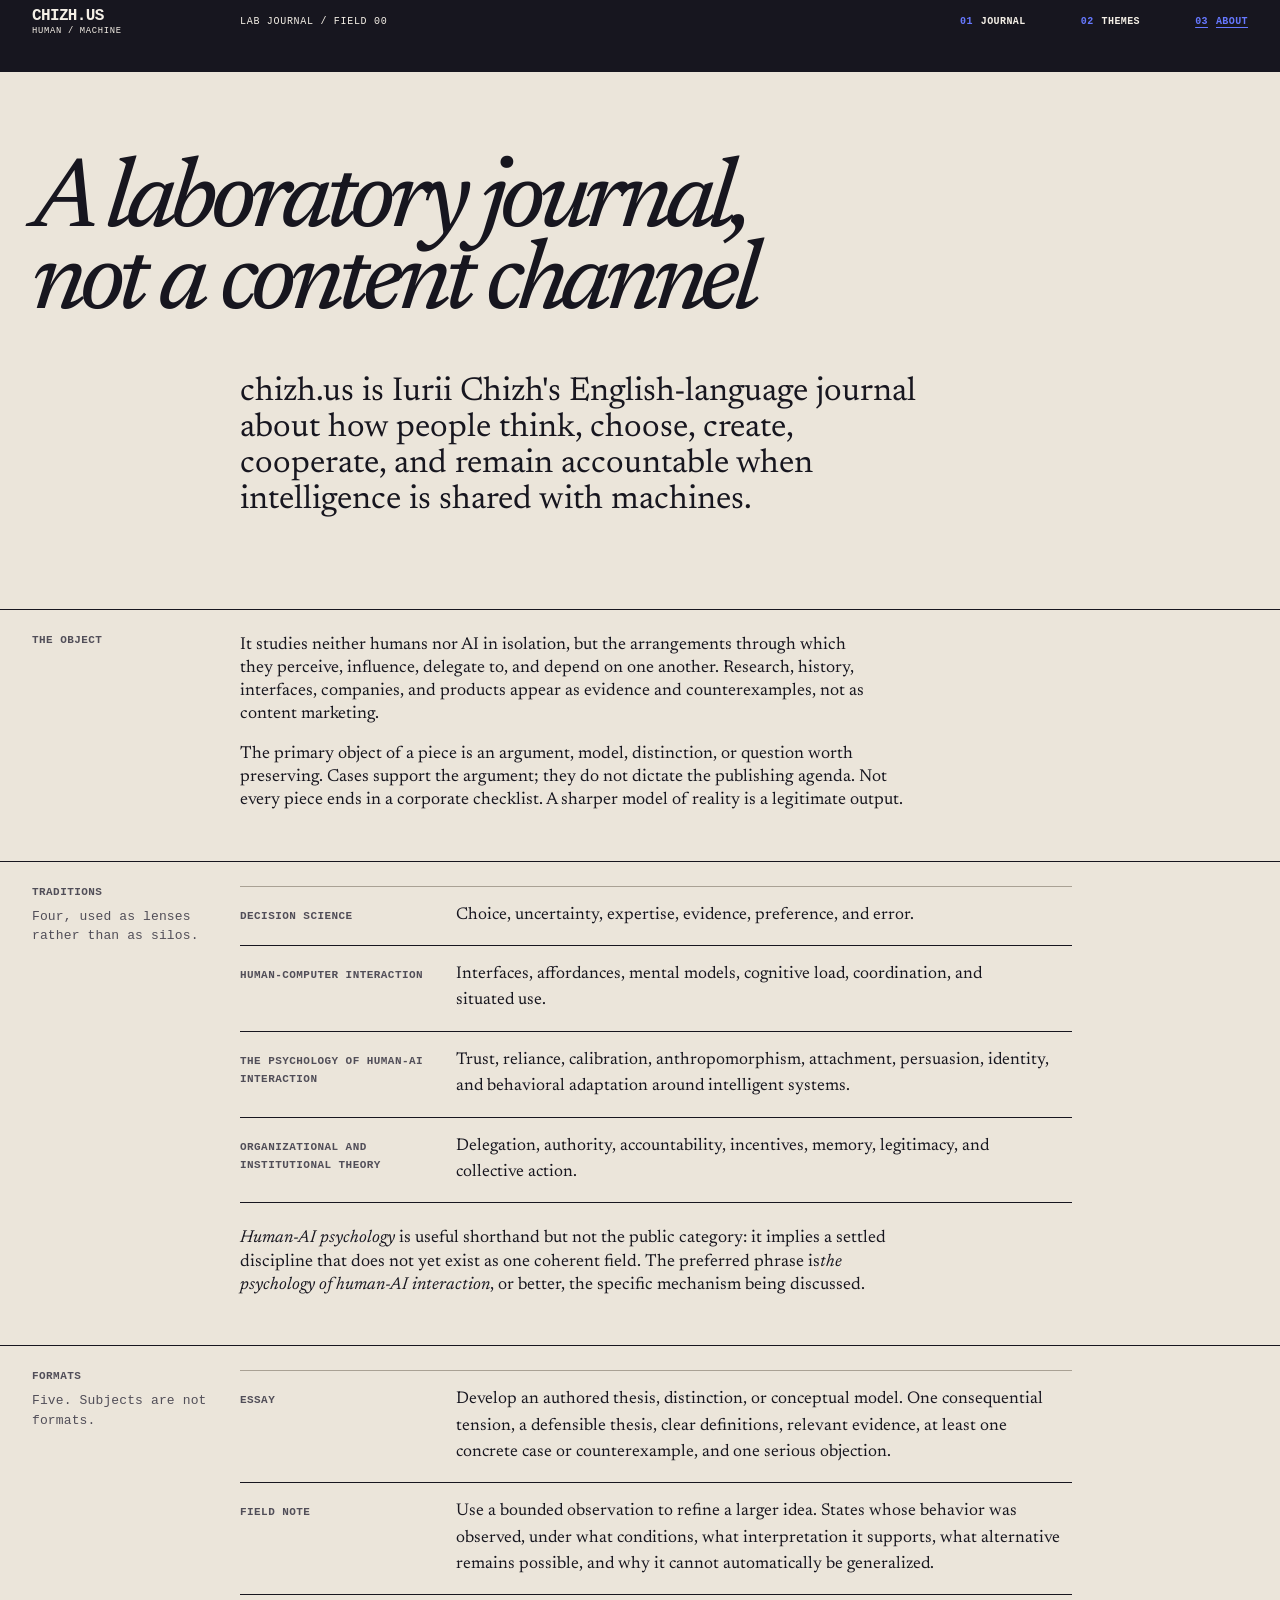
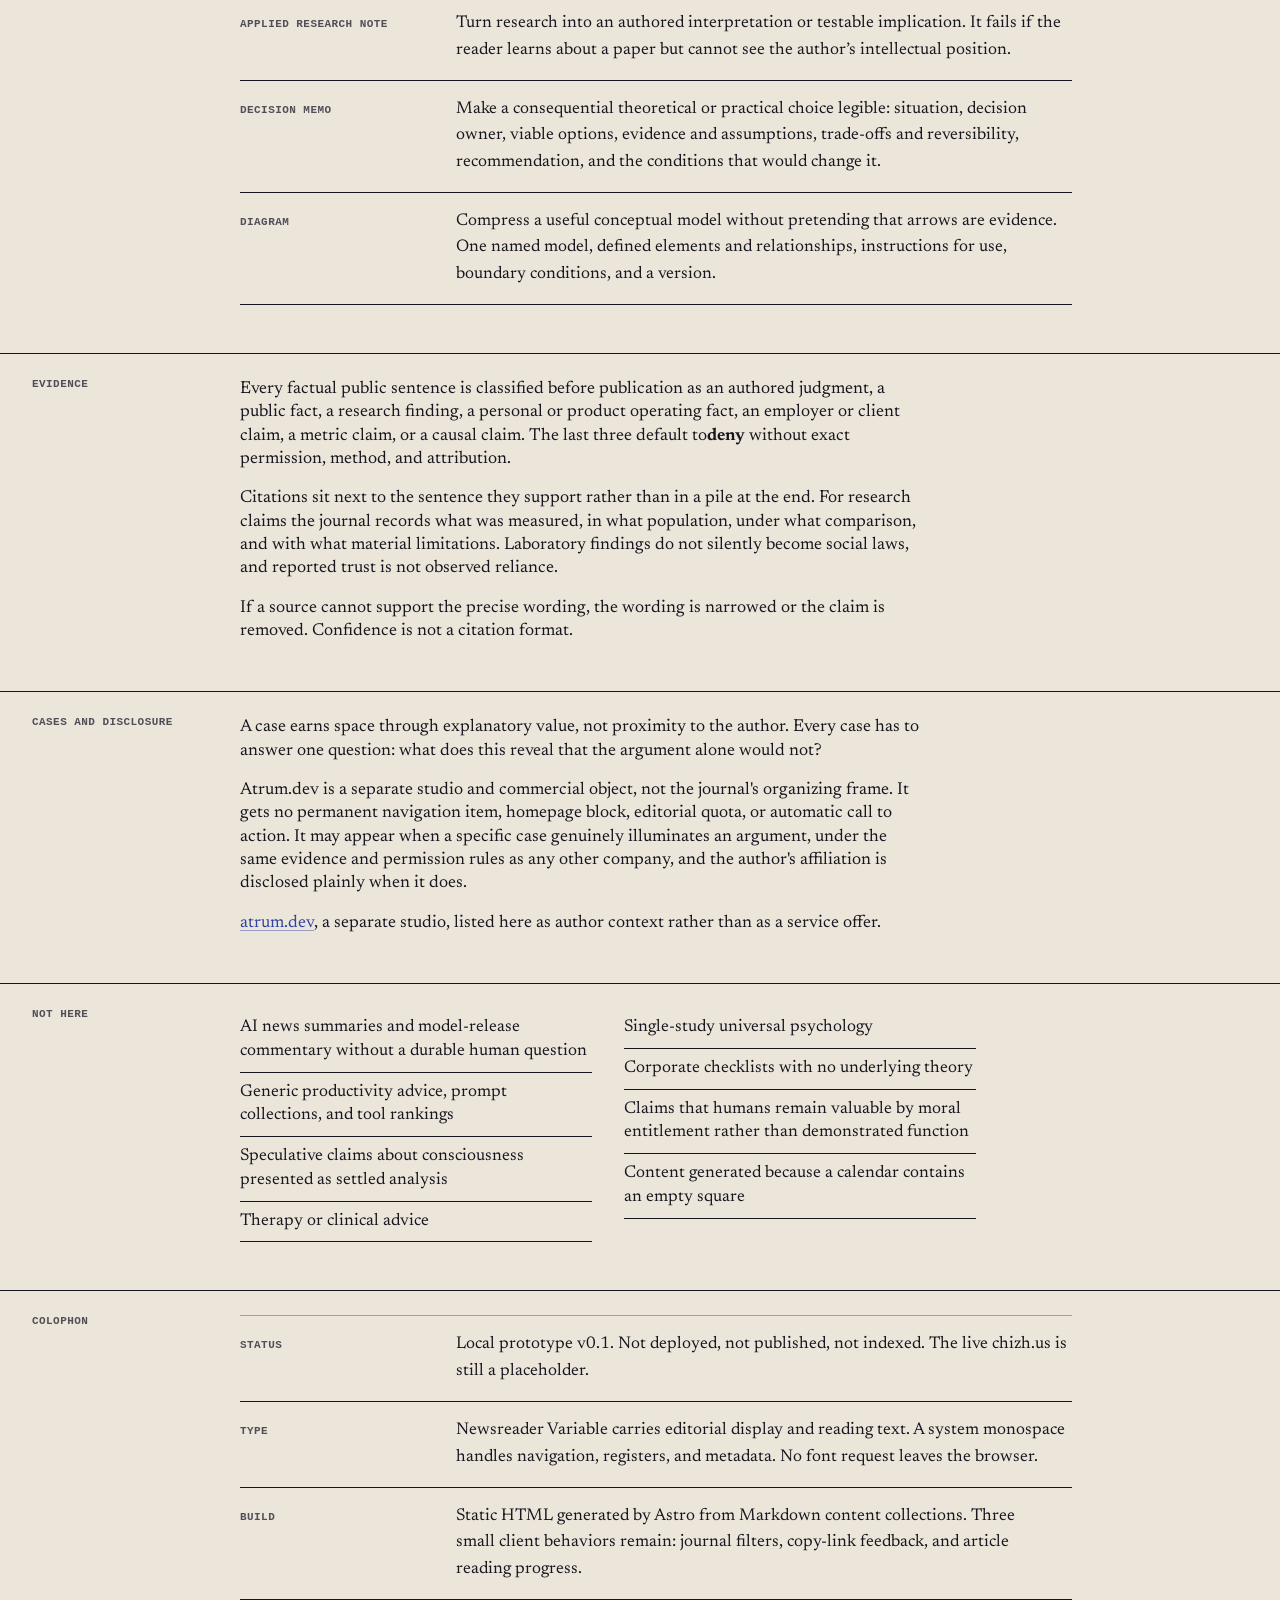
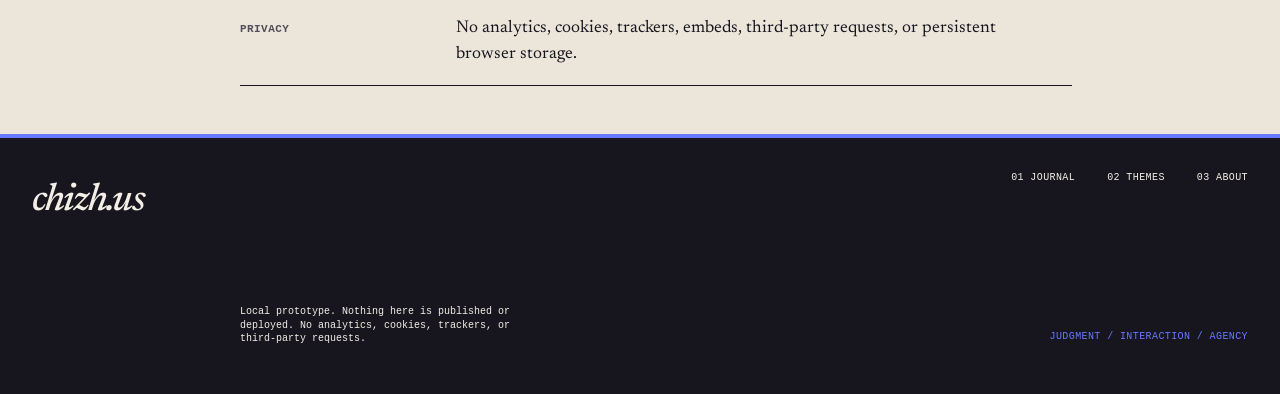
==== about/index.html @ 97733aee "Deploy temporary chizh.us preview" ====
<!DOCTYPE html><html lang="en"><head><meta charset="utf-8"><meta name="viewport" content="width=device-width, initial-scale=1"><meta name="color-scheme" content="light"><title>About · chizh.us</title><meta name="description" content="What the chizh.us journal studies, how it handles evidence, and what it refuses to publish."><meta name="author" content="Iurii Chizh"><link rel="canonical" href="https://ichizh8.github.io/about/"><meta property="og:type" content="website"><meta property="og:site_name" content="chizh.us"><meta property="og:title" content="About · chizh.us"><meta property="og:description" content="What the chizh.us journal studies, how it handles evidence, and what it refuses to publish."><meta property="og:url" content="https://ichizh8.github.io/about/"><link rel="icon" href="/favicon.svg" type="image/svg+xml"><link rel="stylesheet" href="/_astro/Base.CVY8_kZh.css"><link rel="stylesheet" href="/_astro/about._Ge1mNX3.css"></head><body><a class="skip-link" href="#main">Skip to content</a><header class="masthead"><div class="shell masthead__inner"><a class="brand" href="/" aria-label="chizh.us home"><span>chizh.us</span><small>human / machine</small></a><p class="masthead__register" aria-hidden="true">LAB JOURNAL / FIELD 00</p><nav class="nav" aria-label="Primary"><a class="nav__link" href="/journal"><span aria-hidden="true">01</span>Journal</a><a class="nav__link" href="/themes"><span aria-hidden="true">02</span>Themes</a><a class="nav__link" href="/about" aria-current="page"><span aria-hidden="true">03</span>About</a></nav></div></header><main id="main" class="shell page" tabindex="-1"><header class="about-header" data-astro-cid-ta2fbyqs><h1 class="about-header__title" data-astro-cid-ta2fbyqs>A laboratory journal, not a content channel</h1><p class="about-header__lede" data-astro-cid-ta2fbyqs>chizh.us is Iurii Chizh's English-language journal about how people think, choose, create, cooperate, and remain accountable when intelligence is shared with machines.</p></header><section class="section section--tight" data-astro-cid-ta2fbyqs><div class="section__label" data-astro-cid-ta2fbyqs><h2 class="label" data-astro-cid-ta2fbyqs>The object</h2></div><div class="section__body prose-block" data-astro-cid-ta2fbyqs><p data-astro-cid-ta2fbyqs>It studies neither humans nor AI in isolation, but the arrangements through which they perceive, influence, delegate to, and depend on one another. Research, history, interfaces, companies, and products appear as evidence and counterexamples, not as content marketing.</p><p data-astro-cid-ta2fbyqs>The primary object of a piece is an argument, model, distinction, or question worth preserving. Cases support the argument; they do not dictate the publishing agenda. Not every piece ends in a corporate checklist. A sharper model of reality is a legitimate output.</p></div></section><section class="section" data-astro-cid-ta2fbyqs><div class="section__label" data-astro-cid-ta2fbyqs><h2 class="label" data-astro-cid-ta2fbyqs>Traditions</h2><p class="meta" data-astro-cid-ta2fbyqs>Four, used as lenses rather than as silos.</p></div><div class="section__body" data-astro-cid-ta2fbyqs><dl class="deflist" data-astro-cid-ta2fbyqs><div class="deflist__row" data-astro-cid-ta2fbyqs><dt class="deflist__term" data-astro-cid-ta2fbyqs>Decision science</dt><dd class="deflist__desc" data-astro-cid-ta2fbyqs>Choice, uncertainty, expertise, evidence, preference, and error.</dd></div><div class="deflist__row" data-astro-cid-ta2fbyqs><dt class="deflist__term" data-astro-cid-ta2fbyqs>Human-computer interaction</dt><dd class="deflist__desc" data-astro-cid-ta2fbyqs>Interfaces, affordances, mental models, cognitive load, coordination, and situated use.</dd></div><div class="deflist__row" data-astro-cid-ta2fbyqs><dt class="deflist__term" data-astro-cid-ta2fbyqs>The psychology of human-AI interaction</dt><dd class="deflist__desc" data-astro-cid-ta2fbyqs>Trust, reliance, calibration, anthropomorphism, attachment, persuasion, identity, and behavioral adaptation around intelligent systems.</dd></div><div class="deflist__row" data-astro-cid-ta2fbyqs><dt class="deflist__term" data-astro-cid-ta2fbyqs>Organizational and institutional theory</dt><dd class="deflist__desc" data-astro-cid-ta2fbyqs>Delegation, authority, accountability, incentives, memory, legitimacy, and collective action.</dd></div></dl><p class="prose-block" data-astro-cid-ta2fbyqs><em data-astro-cid-ta2fbyqs>Human-AI psychology</em> is useful shorthand but not the public category: it implies a settled discipline that does not yet exist as one coherent field. The preferred phrase is<em data-astro-cid-ta2fbyqs>the psychology of human-AI interaction</em>, or better, the specific mechanism being discussed.</p></div></section><section class="section" data-astro-cid-ta2fbyqs><div class="section__label" data-astro-cid-ta2fbyqs><h2 class="label" data-astro-cid-ta2fbyqs>Formats</h2><p class="meta" data-astro-cid-ta2fbyqs>Five. Subjects are not formats.</p></div><div class="section__body" data-astro-cid-ta2fbyqs><dl class="deflist" data-astro-cid-ta2fbyqs><div class="deflist__row" data-astro-cid-ta2fbyqs><dt class="deflist__term" data-astro-cid-ta2fbyqs>Essay</dt><dd class="deflist__desc" data-astro-cid-ta2fbyqs>Develop an authored thesis, distinction, or conceptual model. One consequential tension, a defensible thesis, clear definitions, relevant evidence, at least one concrete case or counterexample, and one serious objection.</dd></div><div class="deflist__row" data-astro-cid-ta2fbyqs><dt class="deflist__term" data-astro-cid-ta2fbyqs>Field Note</dt><dd class="deflist__desc" data-astro-cid-ta2fbyqs>Use a bounded observation to refine a larger idea. States whose behavior was observed, under what conditions, what interpretation it supports, what alternative remains possible, and why it cannot automatically be generalized.</dd></div><div class="deflist__row" data-astro-cid-ta2fbyqs><dt class="deflist__term" data-astro-cid-ta2fbyqs>Applied Research Note</dt><dd class="deflist__desc" data-astro-cid-ta2fbyqs>Turn research into an authored interpretation or testable implication. It fails if the reader learns about a paper but cannot see the author’s intellectual position.</dd></div><div class="deflist__row" data-astro-cid-ta2fbyqs><dt class="deflist__term" data-astro-cid-ta2fbyqs>Decision Memo</dt><dd class="deflist__desc" data-astro-cid-ta2fbyqs>Make a consequential theoretical or practical choice legible: situation, decision owner, viable options, evidence and assumptions, trade-offs and reversibility, recommendation, and the conditions that would change it.</dd></div><div class="deflist__row" data-astro-cid-ta2fbyqs><dt class="deflist__term" data-astro-cid-ta2fbyqs>Diagram</dt><dd class="deflist__desc" data-astro-cid-ta2fbyqs>Compress a useful conceptual model without pretending that arrows are evidence. One named model, defined elements and relationships, instructions for use, boundary conditions, and a version.</dd></div></dl></div></section><section class="section" data-astro-cid-ta2fbyqs><div class="section__label" data-astro-cid-ta2fbyqs><h2 class="label" data-astro-cid-ta2fbyqs>Evidence</h2></div><div class="section__body prose-block" data-astro-cid-ta2fbyqs><p data-astro-cid-ta2fbyqs>Every factual public sentence is classified before publication as an authored judgment, a public fact, a research finding, a personal or product operating fact, an employer or client claim, a metric claim, or a causal claim. The last three default to<strong data-astro-cid-ta2fbyqs>deny</strong> without exact permission, method, and attribution.</p><p data-astro-cid-ta2fbyqs>Citations sit next to the sentence they support rather than in a pile at the end. For research claims the journal records what was measured, in what population, under what comparison, and with what material limitations. Laboratory findings do not silently become social laws, and reported trust is not observed reliance.</p><p data-astro-cid-ta2fbyqs>If a source cannot support the precise wording, the wording is narrowed or the claim is removed. Confidence is not a citation format.</p></div></section><section class="section" data-astro-cid-ta2fbyqs><div class="section__label" data-astro-cid-ta2fbyqs><h2 class="label" data-astro-cid-ta2fbyqs>Cases and disclosure</h2></div><div class="section__body prose-block" data-astro-cid-ta2fbyqs><p data-astro-cid-ta2fbyqs>A case earns space through explanatory value, not proximity to the author. Every case has to answer one question: what does this reveal that the argument alone would not?</p><p data-astro-cid-ta2fbyqs>Atrum.dev is a separate studio and commercial object, not the journal's organizing frame. It gets no permanent navigation item, homepage block, editorial quota, or automatic call to action. It may appear when a specific case genuinely illuminates an argument, under the same evidence and permission rules as any other company, and the author's affiliation is disclosed plainly when it does.</p><p data-astro-cid-ta2fbyqs><a href="https://atrum.dev" rel="noopener noreferrer" data-astro-cid-ta2fbyqs>atrum.dev</a>, a separate studio, listed here as author context rather than as a service offer.</p></div></section><section class="section" data-astro-cid-ta2fbyqs><div class="section__label" data-astro-cid-ta2fbyqs><h2 class="label" data-astro-cid-ta2fbyqs>Not here</h2></div><div class="section__body" data-astro-cid-ta2fbyqs><ul class="objects" data-astro-cid-ta2fbyqs><li data-astro-cid-ta2fbyqs>AI news summaries and model-release commentary without a durable human question</li><li data-astro-cid-ta2fbyqs>Generic productivity advice, prompt collections, and tool rankings</li><li data-astro-cid-ta2fbyqs>Speculative claims about consciousness presented as settled analysis</li><li data-astro-cid-ta2fbyqs>Therapy or clinical advice</li><li data-astro-cid-ta2fbyqs>Single-study universal psychology</li><li data-astro-cid-ta2fbyqs>Corporate checklists with no underlying theory</li><li data-astro-cid-ta2fbyqs>Claims that humans remain valuable by moral entitlement rather than demonstrated function</li><li data-astro-cid-ta2fbyqs>Content generated because a calendar contains an empty square</li></ul></div></section><section class="section" data-astro-cid-ta2fbyqs><div class="section__label" data-astro-cid-ta2fbyqs><h2 class="label" data-astro-cid-ta2fbyqs>Colophon</h2></div><div class="section__body" data-astro-cid-ta2fbyqs><dl class="deflist" data-astro-cid-ta2fbyqs><div class="deflist__row" data-astro-cid-ta2fbyqs><dt class="deflist__term" data-astro-cid-ta2fbyqs>Status</dt><dd class="deflist__desc" data-astro-cid-ta2fbyqs>Local prototype v0.1. Not deployed, not published, not indexed. The live chizh.us is still a placeholder.</dd></div><div class="deflist__row" data-astro-cid-ta2fbyqs><dt class="deflist__term" data-astro-cid-ta2fbyqs>Type</dt><dd class="deflist__desc" data-astro-cid-ta2fbyqs>Newsreader Variable carries editorial display and reading text. A system monospace handles navigation, registers, and metadata. No font request leaves the browser.</dd></div><div class="deflist__row" data-astro-cid-ta2fbyqs><dt class="deflist__term" data-astro-cid-ta2fbyqs>Build</dt><dd class="deflist__desc" data-astro-cid-ta2fbyqs>Static HTML generated by Astro from Markdown content collections. Three small client behaviors remain: journal filters, copy-link feedback, and article reading progress.</dd></div><div class="deflist__row" data-astro-cid-ta2fbyqs><dt class="deflist__term" data-astro-cid-ta2fbyqs>Privacy</dt><dd class="deflist__desc" data-astro-cid-ta2fbyqs>No analytics, cookies, trackers, embeds, third-party requests, or persistent browser storage.</dd></div></dl></div></section></main><footer class="shell footer"><a class="footer__mark" href="/">chizh.us</a><nav class="footer__nav" aria-label="Footer"><a href="/journal">01 Journal</a><a href="/themes">02 Themes</a><a href="/about">03 About</a></nav><p class="footer__note">Local prototype. Nothing here is published or deployed. No analytics, cookies, trackers, or third-party requests.</p><p class="footer__signoff" aria-hidden="true">Judgment / interaction / agency</p></footer></body></html>
---- _astro/Base.CVY8_kZh.css ----
@font-face{font-family:Newsreader Variable;font-style:normal;font-display:swap;font-weight:200 800;src:url(/_astro/newsreader-vietnamese-wght-normal.Czsa-EzN.woff2)format("woff2-variations");unicode-range:U+102-103,U+110-111,U+128-129,U+168-169,U+1A0-1A1,U+1AF-1B0,U+300-301,U+303-304,U+308-309,U+323,U+329,U+1EA0-1EF9,U+20AB}@font-face{font-family:Newsreader Variable;font-style:normal;font-display:swap;font-weight:200 800;src:url(/_astro/newsreader-latin-ext-wght-normal.C-3rgBeH.woff2)format("woff2-variations");unicode-range:U+100-2BA,U+2BD-2C5,U+2C7-2CC,U+2CE-2D7,U+2DD-2FF,U+304,U+308,U+329,U+1D00-1DBF,U+1E00-1E9F,U+1EF2-1EFF,U+2020,U+20A0-20AB,U+20AD-20C0,U+2113,U+2C60-2C7F,U+A720-A7FF}@font-face{font-family:Newsreader Variable;font-style:normal;font-display:swap;font-weight:200 800;src:url(/_astro/newsreader-latin-wght-normal.CCVVNp6i.woff2)format("woff2-variations");unicode-range:U+??,U+131,U+152-153,U+2BB-2BC,U+2C6,U+2DA,U+2DC,U+304,U+308,U+329,U+2000-206F,U+20AC,U+2122,U+2191,U+2193,U+2212,U+2215,U+FEFF,U+FFFD}@font-face{font-family:Newsreader Variable;font-style:italic;font-display:swap;font-weight:200 800;src:url(/_astro/newsreader-vietnamese-wght-italic.xAqemagA.woff2)format("woff2-variations");unicode-range:U+102-103,U+110-111,U+128-129,U+168-169,U+1A0-1A1,U+1AF-1B0,U+300-301,U+303-304,U+308-309,U+323,U+329,U+1EA0-1EF9,U+20AB}@font-face{font-family:Newsreader Variable;font-style:italic;font-display:swap;font-weight:200 800;src:url(/_astro/newsreader-latin-ext-wght-italic.DFS986qL.woff2)format("woff2-variations");unicode-range:U+100-2BA,U+2BD-2C5,U+2C7-2CC,U+2CE-2D7,U+2DD-2FF,U+304,U+308,U+329,U+1D00-1DBF,U+1E00-1E9F,U+1EF2-1EFF,U+2020,U+20A0-20AB,U+20AD-20C0,U+2113,U+2C60-2C7F,U+A720-A7FF}@font-face{font-family:Newsreader Variable;font-style:italic;font-display:swap;font-weight:200 800;src:url(/_astro/newsreader-latin-wght-italic.Bxi8ein9.woff2)format("woff2-variations");unicode-range:U+??,U+131,U+152-153,U+2BB-2BC,U+2C6,U+2DA,U+2DC,U+304,U+308,U+329,U+2000-206F,U+20AC,U+2122,U+2191,U+2193,U+2212,U+2215,U+FEFF,U+FFFD}:root{--paper:#ebe5da;--paper-inset:#d8d0c3;--ink:#17161f;--ink-2:#514e58;--rule:#a9a194;--rule-strong:#17161f;--signal:#2f43a6;--signal-loud:#6678ff;--field-dark:#17161f;--field-light:#f4efe6;--selection:#6678ff;--selection-ink:#17161f;--font-display:"Newsreader Variable", Georgia, "Times New Roman", serif;--font-text:"Newsreader Variable", Georgia, "Times New Roman", serif;--font-ui:ui-monospace, "SFMono-Regular", "Roboto Mono", Menlo, Consolas, monospace;--step-00:.6875rem;--step-0:.8125rem;--step-1:1.0625rem;--step-2:1.25rem;--step-3:clamp(1.5rem, 2.1vw, 2.2rem);--step-4:clamp(2.1rem, 3.8vw, 4rem);--step-5:clamp(3.1rem, 6vw, 6.75rem);--step-6:clamp(4rem, 9vw, 10rem);--track-label:.04em;--track-tight:-.035em;--track-tighter:-.055em;--measure:68ch;--measure-deck:44ch;--measure-display:15ch;--sp-1:.25rem;--sp-2:.5rem;--sp-3:.75rem;--sp-4:1rem;--sp-5:1.5rem;--sp-6:2rem;--sp-7:3rem;--sp-8:4.5rem;--sp-9:6.5rem;--sp-10:9rem;--gutter:clamp(1rem, 2.5vw, 2.75rem);--hair:1px;--radius:0;--dur-fast:80ms;--dur:.11s;--dur-slow:.14s;--ease:cubic-bezier(.2, 0, .1, 1);color-scheme:light}*,:before,:after{box-sizing:border-box}*{border-radius:var(--radius);margin:0;padding:0}html{-webkit-text-size-adjust:100%;scroll-behavior:smooth;scroll-padding-top:6rem}@media (prefers-reduced-motion:reduce){html{scroll-behavior:auto}}body{background:var(--paper);color:var(--ink);font-family:var(--font-text);font-size:var(--step-1);font-variant-numeric:tabular-nums;-webkit-font-smoothing:antialiased;text-rendering:optimizelegibility;flex-direction:column;min-height:100vh;line-height:1.66;display:flex}h1,h2,h3,h4{font-family:var(--font-display);letter-spacing:var(--track-tight);text-wrap:balance;font-weight:700;line-height:1.04}p,li,dd,dt,blockquote{text-wrap:pretty}a{color:var(--signal);text-underline-offset:.18em;text-decoration-line:underline;text-decoration-thickness:1px;text-decoration-color:color-mix(in srgb, var(--signal) 45%, transparent);transition:text-decoration-color var(--dur-fast) var(--ease)}a:hover{text-decoration-color:var(--signal)}:focus-visible{outline:2px solid var(--signal);outline-offset:2px}:where(button,input,select,textarea){font:inherit;color:inherit;background:0 0;border:none}button{cursor:pointer}hr{border:none;border-top:var(--hair) solid var(--rule)}[hidden]{display:none!important}ul,ol{list-style:none}.label{font-family:var(--font-display);font-size:var(--step-00);letter-spacing:var(--track-label);text-transform:uppercase;color:var(--ink-2);font-weight:600;line-height:1.2}.label--signal{color:var(--signal)}.meta{font-family:var(--font-display);font-size:var(--step-0);color:var(--ink-2);letter-spacing:.01em;font-weight:450;line-height:1.5}.display{font-family:var(--font-display);letter-spacing:var(--track-tighter);font-weight:700;line-height:.92}.deck{font-size:var(--step-2);color:var(--ink-2);max-width:var(--measure-deck);letter-spacing:-.005em;line-height:1.45}.skip-link{left:var(--gutter);z-index:100;background:var(--ink);color:var(--paper);padding:var(--sp-3) var(--sp-4);font-family:var(--font-display);font-size:var(--step-0);font-weight:600;text-decoration:none;position:absolute;top:0;transform:translateY(-120%)}.skip-link:focus-visible{outline-offset:-4px;transform:translateY(0)}.visually-hidden{clip-path:inset(50%);white-space:nowrap;border:0;width:1px;height:1px;margin:-1px;padding:0;position:absolute;overflow:hidden}@media (prefers-reduced-motion:reduce){*,:before,:after{transition-duration:.001ms!important;animation-duration:.001ms!important;animation-iteration-count:1!important;animation-timeline:auto!important}}.shell{grid-template-columns:[full-start] var(--gutter) [rail-start] minmax(0, 13rem) [rail-end main-start] minmax(0, 60rem) [main-end wide-start] minmax(0, 15rem) [wide-end] minmax(var(--gutter), 1fr) [full-end];align-content:start;display:grid}@media (width<=56.25rem){.shell{grid-template-columns:[full-start] var(--gutter) [rail-start main-start wide-start] minmax(0, 1fr) [rail-end main-end wide-end] var(--gutter) [full-end]}}.span-rail{grid-column:rail}.span-main{grid-column:main}.span-content{grid-column:main/wide-end}.span-bleed{grid-column:rail/wide-end}.span-full{grid-column:full}.band{grid-column:full;grid-template-columns:subgrid;display:grid}.band--inset{background:var(--paper-inset)}.rule{border-top:var(--hair) solid var(--rule);grid-column:rail/wide-end}.rule--strong{border-top-color:var(--rule-strong)}.rule--full{grid-column:full}.section{grid-column:full;grid-template-columns:subgrid;padding-block:var(--sp-7) var(--sp-6);display:grid}.section--tight{padding-block:var(--sp-6) var(--sp-5)}.section__label{padding-right:var(--sp-5);padding-bottom:var(--sp-4);align-self:start;gap:var(--sp-2);grid-column:rail;align-content:start;display:grid}.section__body{gap:var(--sp-5);grid-column:main/wide-end;align-content:start;display:grid}@media (width<=56.25rem){.section{padding-block:var(--sp-6) var(--sp-5)}.section__label{padding-right:0;padding-bottom:var(--sp-4)}}.masthead{z-index:40;background:var(--paper);border-bottom:var(--hair) solid var(--rule-strong);position:sticky;top:0}.brand{font-family:var(--font-display);letter-spacing:-.03em;color:var(--ink);white-space:nowrap;padding-block:var(--sp-3);grid-column:rail/main;font-size:1.0625rem;font-weight:800;text-decoration:none}.brand__suffix{color:var(--signal)}.brand:hover .brand__suffix{color:var(--ink)}.nav{justify-self:end;align-items:stretch;gap:var(--sp-5);grid-column:main/wide-end;display:flex}.nav__link{font-family:var(--font-display);font-size:var(--step-00);letter-spacing:var(--track-label);text-transform:uppercase;color:var(--ink);border-bottom:2px solid #0000;align-items:center;min-height:44px;margin-bottom:-1px;font-weight:600;text-decoration:none;display:inline-flex}.nav__link:hover{color:var(--signal)}.nav__link[aria-current=page]{border-bottom-color:var(--signal);color:var(--signal)}@media (width<=56.25rem){.brand{grid-column:rail;justify-self:start}.nav{justify-self:end;gap:var(--sp-4);grid-column:rail}}@media (width<=26rem){.nav{gap:var(--sp-3)}.nav__link{letter-spacing:.08em;font-size:.6875rem}}.progress{inset-inline:0;pointer-events:none;height:2px;position:absolute;bottom:-1px;overflow:hidden}.progress__fill{background:var(--signal-loud);height:100%;transform:scaleX(var(--progress,0));transform-origin:0}.page{flex:1 0 auto}.footer{border-top:2px solid var(--rule-strong);margin-top:var(--sp-8);padding-block:var(--sp-6) var(--sp-7)}.footer__mark{font-family:var(--font-display);letter-spacing:-.03em;padding-bottom:var(--sp-5);grid-column:rail;font-size:1.0625rem;font-weight:800}.footer__cols{gap:var(--sp-6) var(--sp-5);grid-column:main/wide-end;grid-template-columns:repeat(auto-fit,minmax(min(100%,15rem),1fr));align-items:start;display:grid}.footer__group{gap:var(--sp-2);align-content:start;display:grid}.footer__list{gap:var(--sp-1);display:grid}.footer__list a{font-family:var(--font-display);font-size:var(--step-0);color:var(--ink);text-decoration-color:color-mix(in srgb, var(--ink) 25%, transparent);align-items:center;min-height:32px;display:inline-flex}.footer__list a:hover{color:var(--signal);text-decoration-color:var(--signal)}.footer__note{margin-top:var(--sp-6);padding-top:var(--sp-4);border-top:var(--hair) solid var(--rule);font-size:var(--step-0);color:var(--ink-2);grid-column:main/wide-end;max-width:52ch}@media (width<=56.25rem){.footer__list a{min-height:44px}}.promise{grid-column:full;grid-template-columns:subgrid;padding-block:var(--sp-8) var(--sp-9);display:grid}.promise__line{font-family:var(--font-display);font-size:var(--step-6);letter-spacing:var(--track-tighter);max-width:var(--measure-display);text-wrap:balance;grid-column:rail/wide-end;font-weight:700;line-height:.92}.promise__line em{color:var(--signal-loud);font-style:normal}.promise__support{margin-top:var(--sp-6);font-size:var(--step-2);color:var(--ink-2);grid-column:main/wide-end;max-width:34ch;line-height:1.4}@media (width<=56.25rem){.promise{padding-block:var(--sp-6) var(--sp-7)}.promise__support{margin-top:var(--sp-5)}}.mark{font-family:var(--font-display);font-size:var(--step-00);letter-spacing:var(--track-label);text-transform:uppercase;white-space:nowrap;align-items:center;gap:.5em;font-weight:600;line-height:1.2;display:inline-flex}.mark:before{content:"";flex:none;block-size:.5em;inline-size:.5em}.mark--preview{color:var(--signal)}.mark--preview:before{background:var(--signal)}.mark--forthcoming{color:var(--ink-2)}.mark--forthcoming:before{box-shadow:inset 0 0 0 1px}.featured{grid-column:full;grid-template-columns:subgrid;padding-block:var(--sp-6) var(--sp-8);border-top:2px solid var(--signal);display:grid}.featured__rail{gap:var(--sp-3);padding-right:var(--sp-5);padding-bottom:var(--sp-4);grid-column:rail;align-content:start;display:grid}.featured__body{grid-column:main/wide-end}.featured__title{font-size:var(--step-5);letter-spacing:-.03em;max-width:20ch;line-height:.98}.featured__deck{margin-top:var(--sp-4);font-size:var(--step-2);color:var(--ink-2);max-width:46ch;line-height:1.5}.featured__meta{margin-top:var(--sp-5);padding-top:var(--sp-3);border-top:var(--hair) solid var(--rule);max-width:46ch}.journal{grid-column:full;grid-template-columns:subgrid;display:grid}.entry{grid-column:full;grid-template-columns:subgrid;scroll-margin-top:5rem;display:grid}.entry:target .entry__inner{background:var(--paper-inset)}.entry__inner{gap:var(--sp-4);padding-block:var(--sp-5);border-bottom:var(--hair) solid var(--rule);color:inherit;grid-column:rail/wide-end;grid-template-columns:3.5rem minmax(0,1fr) minmax(0,11rem);align-items:start;text-decoration:none;display:grid;position:relative}a.entry__inner:before{content:"";left:-.75rem;top:var(--sp-5);background:var(--signal);opacity:0;width:3px;height:1.2em;transition:opacity var(--dur) var(--ease), transform var(--dur) var(--ease);position:absolute;transform:translate(-4px)}a.entry__inner:hover:before,a.entry__inner:focus-visible:before{opacity:1;transform:translate(0)}.entry__num{font-family:var(--font-display);font-size:var(--step-0);color:var(--ink-2);font-variant-numeric:tabular-nums;padding-top:.35em;font-weight:600}a.entry__inner:hover .entry__num{color:var(--signal)}.entry__title{font-family:var(--font-display);font-size:var(--step-3);letter-spacing:-.015em;max-width:28ch;font-weight:700;line-height:1.12;display:block}a.entry__inner:hover .entry__title{color:var(--signal)}.entry__deck{margin-top:var(--sp-2);font-size:var(--step-1);color:var(--ink-2);max-width:56ch;line-height:1.5;display:block}.entry__meta{margin-top:var(--sp-3);display:block}.entry__aside{gap:var(--sp-2);justify-items:start;padding-top:.35em;display:grid}@media (width<=56.25rem){.entry__inner{gap:var(--sp-3);grid-template-columns:2.25rem minmax(0,1fr);min-height:44px}.entry__aside{padding-top:var(--sp-3);grid-column:2}a.entry__inner:before{left:-.5rem}}.journal__empty{padding-block:var(--sp-6);font-size:var(--step-2);color:var(--ink-2);grid-column:rail/wide-end;max-width:46ch;display:none}.journal__empty[data-visible=true]{display:block}.filters{grid-column:full;grid-template-columns:subgrid;padding-block:var(--sp-5);display:grid}.filters__inner{gap:var(--sp-5);grid-column:rail/wide-end;display:grid}.filters__group{gap:var(--sp-4);border:none;grid-template-columns:minmax(0,6.5rem) minmax(0,1fr);align-items:baseline;display:grid}.filters__legend{float:left;width:6.5rem;padding:0}.filters__options{gap:var(--sp-2) var(--sp-5);clear:both;flex-wrap:wrap;display:flex}.filters__option{font-family:var(--font-display);font-size:var(--step-0);color:var(--ink-2);cursor:pointer;min-height:44px;transition:color var(--dur-fast) var(--ease);border-bottom:2px solid #0000;align-items:center;padding-block:2px;font-weight:500;display:inline-flex}.filters__option:hover{color:var(--ink)}.filters__input:checked+.filters__option{color:var(--signal);border-bottom-color:var(--signal);font-weight:650}.filters__input:focus-visible+.filters__option{outline:2px solid var(--signal);outline-offset:3px}.filters__count{margin-top:var(--sp-4);padding-top:var(--sp-3);border-top:var(--hair) solid var(--rule);grid-column:rail/wide-end}@media (width<=56.25rem){.filters__group{gap:var(--sp-2);grid-template-columns:minmax(0,1fr)}.filters__legend{float:none;width:auto}.filters__option{min-height:44px}}.entry{transition:opacity var(--dur-fast) var(--ease)}.themes,.theme-row{grid-column:full;grid-template-columns:subgrid;display:grid}.theme-row__inner{gap:var(--sp-4) var(--sp-6);padding-block:var(--sp-5);border-bottom:var(--hair) solid var(--rule);color:inherit;grid-column:rail/wide-end;grid-template-columns:minmax(0,16rem) minmax(0,1fr);align-items:baseline;text-decoration:none;display:grid}.theme-row__name{font-family:var(--font-display);font-size:var(--step-4);letter-spacing:var(--track-tight);align-items:baseline;gap:var(--sp-3);font-weight:700;line-height:1;display:flex}.theme-row__key{font-size:var(--step-0);color:var(--ink-2);font-variant-numeric:tabular-nums;font-weight:600}.theme-row__inner:hover .theme-row__name,.theme-row__inner:hover .theme-row__key{color:var(--signal)}.theme-row__definition{font-size:var(--step-1);color:var(--ink-2);max-width:52ch;line-height:1.5}.theme-row__count{margin-top:var(--sp-2)}@media (width<=56.25rem){.theme-row__inner{gap:var(--sp-3);grid-template-columns:minmax(0,1fr);min-height:44px}}.objects{columns:2;column-gap:var(--sp-6);max-width:46rem}.objects li{break-inside:avoid;padding-block:var(--sp-2);border-bottom:var(--hair) solid var(--rule);font-size:var(--step-1);line-height:1.4}@media (width<=40rem){.objects{columns:1}}.prose-block{max-width:var(--measure);gap:var(--sp-4);display:grid}p.prose-block{display:block}.prose-block p{font-size:var(--step-1);line-height:1.66}.prose-block h3{font-size:var(--step-3);margin-top:var(--sp-3)}.prose-block strong{font-weight:650}.action{font-family:var(--font-display);font-size:var(--step-0);color:var(--ink);border:none;border-bottom:2px solid var(--rule);min-height:44px;transition:border-color var(--dur-fast) var(--ease);background:0 0;align-items:center;padding:0 0 2px;font-weight:550;text-decoration:none;display:inline-flex}.action:hover,.action[data-state=done]{color:var(--signal);border-bottom-color:var(--signal)}@media (width<=56.25rem){.action{min-height:44px}}.status-line{font-family:var(--font-display);font-size:var(--step-0);color:var(--signal);opacity:0;min-height:1.5em;transition:opacity var(--dur-slow) var(--ease)}.status-line[data-visible=true]{opacity:1}.deflist{gap:0;max-width:52rem;display:grid}.deflist__row{gap:var(--sp-4) var(--sp-5);padding-block:var(--sp-4);border-bottom:var(--hair) solid var(--rule);grid-template-columns:minmax(0,12rem) minmax(0,1fr);align-items:baseline;display:grid}.deflist__row:first-child{border-top:var(--hair) solid var(--rule)}.deflist__term{font-family:var(--font-display);font-size:var(--step-00);letter-spacing:var(--track-label);text-transform:uppercase;color:var(--ink-2);font-weight:600}.deflist__desc{font-size:var(--step-1);line-height:1.55}@media (width<=40rem){.deflist__row{gap:var(--sp-2);grid-template-columns:minmax(0,1fr)}}.notfound__code{font-family:var(--font-display);font-size:var(--step-6);letter-spacing:var(--track-tighter);color:var(--signal-loud);grid-column:rail/wide-end;font-weight:700;line-height:.9}.article{grid-column:full;grid-template-columns:subgrid;display:grid}.article__header{grid-column:full;grid-template-columns:subgrid;padding-block:var(--sp-7) var(--sp-6);display:grid}.article__kicker{padding-bottom:var(--sp-4);grid-column:rail/wide-end}.article__title{font-size:var(--step-5);letter-spacing:-.03em;grid-column:rail/wide-end;max-width:17ch;font-weight:700;line-height:.98}.article__deck{margin-top:var(--sp-5);font-size:var(--step-3);color:var(--ink-2);line-height:1.35;font-family:var(--font-text);letter-spacing:-.005em;grid-column:main/wide-end;max-width:40ch;font-weight:400}.preview-notice{grid-column:full;grid-template-columns:subgrid;background:var(--paper-inset);border-top:2px solid var(--signal);border-bottom:var(--hair) solid var(--rule);padding-block:var(--sp-4);display:grid}.preview-notice__inner{gap:var(--sp-3) var(--sp-5);grid-column:rail/wide-end;grid-template-columns:minmax(0,11rem) minmax(0,1fr);align-items:baseline;display:grid}.preview-notice__body{font-size:var(--step-0);color:var(--ink-2);max-width:62ch;line-height:1.55}.preview-notice__body strong{color:var(--ink);font-weight:600}@media (width<=56.25rem){.preview-notice__inner{grid-template-columns:minmax(0,1fr)}}.article__layout{grid-column:full;grid-template-columns:subgrid;border-top:var(--hair) solid var(--rule-strong);padding-top:var(--sp-6);display:grid}.article__rail{align-self:start;gap:var(--sp-4);padding-right:var(--sp-5);padding-bottom:var(--sp-6);grid-column:rail;display:grid;position:sticky;top:5rem}.article__rail-group{gap:var(--sp-1);display:grid}.article__body{max-width:var(--measure);grid-column:main}@media (width<=56.25rem){.article__rail{padding-right:0;padding-bottom:var(--sp-5);gap:var(--sp-4);border-bottom:var(--hair) solid var(--rule);grid-template-columns:repeat(auto-fit,minmax(min(100%,9rem),1fr));position:static}}@media (width>=56.251rem) and (width<=75rem){.article__body,.references__list,.disclosure__body{grid-column:main/wide-end;max-width:64ch}}.prose{font-family:var(--font-text);font-size:var(--step-1);font-variation-settings:"opsz" 16;line-height:1.7}.prose>p{margin-block:0 var(--sp-4);max-width:var(--measure);hanging-punctuation:first last}.prose>p:first-of-type{font-size:var(--step-2);color:var(--ink);margin-bottom:var(--sp-5);line-height:1.6}.prose>h2{font-family:var(--font-display);font-size:var(--step-4);letter-spacing:var(--track-tight);margin-block:var(--sp-8) var(--sp-4);padding-top:var(--sp-4);border-top:var(--hair) solid var(--rule-strong);max-width:24ch;scroll-margin-top:6rem;font-weight:700;line-height:1.05}.prose>h3{font-family:var(--font-display);font-size:var(--step-3);margin-block:var(--sp-6) var(--sp-3);scroll-margin-top:6rem;font-weight:650}.prose strong{font-weight:650}.prose em{font-style:italic}.prose code{background:var(--paper-inset);padding:.1em .3em;font-family:ui-monospace,SFMono-Regular,Menlo,monospace;font-size:.9em}.prose blockquote{border-left:2px solid var(--signal);padding-left:var(--sp-4);margin-block:var(--sp-5);color:var(--ink-2)}.prose ul,.prose ol{margin-block:0 var(--sp-4);padding-left:var(--sp-5);max-width:var(--measure)}.prose ul li{margin-bottom:var(--sp-2);list-style:none;position:relative}.prose ul li:before{content:"";left:calc(var(--sp-5) * -1);background:var(--signal);width:.5rem;height:1px;position:absolute;top:.75em}.prose ol{list-style:decimal}.prose a{color:var(--signal);text-underline-offset:.16em;text-decoration-thickness:1px;text-decoration-color:color-mix(in srgb, var(--signal) 35%, transparent)}.prose a[href*=doi\.org]{font-family:var(--font-display);letter-spacing:.005em;white-space:nowrap;font-size:.86em;font-weight:500}.references{grid-column:full;grid-template-columns:subgrid;margin-top:var(--sp-8);border-top:2px solid var(--rule-strong);padding-block:var(--sp-6) var(--sp-7);display:grid}.references__label{padding-right:var(--sp-5);padding-bottom:var(--sp-4);grid-column:rail;align-self:start}.references__list{counter-reset:ref;max-width:var(--measure);grid-column:main;display:grid}.reference{counter-increment:ref;gap:var(--sp-4);padding-block:var(--sp-4);border-bottom:var(--hair) solid var(--rule);font-size:var(--step-0);grid-template-columns:2.5rem minmax(0,1fr);scroll-margin-top:6rem;line-height:1.5;display:grid}.reference:first-child{border-top:var(--hair) solid var(--rule)}.reference:before{content:counter(ref, decimal-leading-zero);font-family:var(--font-display);color:var(--ink-2);font-variant-numeric:tabular-nums;font-weight:600}.reference:target:before{color:var(--signal)}.reference:target{background:var(--paper-inset)}.reference__authors{font-weight:500}.reference__title{font-style:normal}.reference__container{font-style:italic}.reference__doi{margin-top:var(--sp-1);font-family:var(--font-display);word-break:break-all;font-size:.9em;display:inline-block}@media (width<=56.25rem){.reference{gap:var(--sp-3);grid-template-columns:2rem minmax(0,1fr);font-size:.875rem}.preview-notice__body,.disclosure__body{font-size:.875rem}}.article__actions{grid-column:full;grid-template-columns:subgrid;border-top:var(--hair) solid var(--rule-strong);padding-block:var(--sp-5);display:grid}.article__actions-inner{align-items:center;gap:var(--sp-5);flex-wrap:wrap;grid-column:rail/wide-end;display:flex}.disclosure{grid-column:full;grid-template-columns:subgrid;border-top:var(--hair) solid var(--rule);padding-block:var(--sp-5) var(--sp-6);display:grid}.disclosure__label{padding-right:var(--sp-5);padding-bottom:var(--sp-3);grid-column:rail}.disclosure__body{max-width:var(--measure);font-size:var(--step-0);color:var(--ink-2);grid-column:main;line-height:1.6}::selection{background:var(--selection);color:var(--selection-ink)}.shell{grid-template-columns:[full-start] var(--gutter) [rail-start] minmax(0, 13rem) [rail-end main-start] minmax(0, 1fr) [main-end wide-start] minmax(0, 18rem) [wide-end] var(--gutter) [full-end]}.label,.meta,.mark,.action,.filters__option,.deflist__term{font-family:var(--font-ui)}.masthead{z-index:40;background:var(--field-dark);color:var(--field-light);border:0;position:relative}.is-reading .masthead{position:sticky;top:0}.masthead__inner{align-items:center;min-height:4.5rem}.brand{color:inherit;font-family:var(--font-ui);letter-spacing:-.04em;text-transform:uppercase;grid-column:rail;gap:.15rem;padding:0;font-size:1rem;font-weight:700;line-height:1;text-decoration:none;display:grid}.brand small{letter-spacing:.08em;font-size:.55rem;font-weight:500}.masthead__register{font-family:var(--font-ui);letter-spacing:.07em;text-transform:uppercase;grid-column:main;font-size:.625rem}.nav{justify-content:space-between;justify-self:stretch;gap:var(--sp-3);grid-column:wide}.nav__link{min-height:44px;color:inherit;font-family:var(--font-ui);letter-spacing:.04em;text-transform:uppercase;border:0;align-items:center;gap:.5rem;margin:0;padding:0;font-size:.625rem;font-weight:650;text-decoration:none;display:inline-flex}.nav__link span{color:var(--signal-loud)}.masthead .nav__link:hover,.masthead .nav__link[aria-current=page]{color:var(--signal-loud);border-bottom-color:var(--signal-loud);text-underline-offset:.32em;text-decoration:underline}.masthead :focus-visible{outline-color:var(--signal-loud)}.progress{height:3px;bottom:0}.progress__fill{background:var(--signal-loud)}.home-hero{grid-column:full;grid-template-columns:subgrid;align-items:stretch;min-height:calc(100svh - 4.5rem);display:grid}.home-hero__code{background:var(--field-dark);color:var(--field-light);padding:var(--sp-5) var(--sp-4);justify-content:space-between;gap:var(--sp-5);writing-mode:vertical-rl;font-family:var(--font-ui);letter-spacing:.08em;text-transform:uppercase;grid-column:rail;font-size:.625rem;font-weight:650;display:flex;transform:rotate(180deg)}.home-hero__title{letter-spacing:-.065em;text-wrap:balance;grid-column:main;align-self:center;max-width:10.5ch;padding:clamp(2rem,5vw,5rem) clamp(1.25rem,3vw,3.5rem);font-size:clamp(4rem,7.7vw,8.75rem);font-weight:430;line-height:.82}.home-hero__title em{color:var(--signal);font-style:italic;font-weight:430}.home-hero__aside{background:var(--signal);color:var(--field-light);border-left:3px solid var(--signal-loud);padding:var(--sp-5);gap:var(--sp-7);flex-direction:column;grid-column:wide;justify-content:space-between;display:flex}.home-hero__aside>p{font-family:var(--font-display);letter-spacing:-.025em;font-size:clamp(1.35rem,2vw,2rem);font-weight:520;line-height:1.02}.home-hero__aside dl{gap:0;display:grid}.home-hero__aside dl div{gap:var(--sp-2);padding-block:var(--sp-3);border-top:1px solid color-mix(in srgb, var(--field-light) 58%, transparent);display:grid}.home-hero__aside dt,.home-hero__aside dd,.home-hero__aside a{font-family:var(--font-ui);letter-spacing:.03em;text-transform:uppercase;font-size:.625rem;line-height:1.3}.home-hero__aside dt{font-weight:700}.home-hero__aside a{min-height:44px;color:var(--field-light);align-items:end;text-decoration-color:currentColor;display:inline-flex}.home-why{grid-column:full;grid-template-columns:subgrid;background:var(--field-dark);color:var(--field-light);border-top:4px solid var(--signal-loud);padding-block:var(--sp-5) clamp(3rem, 7vw, 8rem);display:grid}.home-why__register,.home-latest__register,.home-more__register{padding-right:var(--sp-5);gap:var(--sp-2);font-family:var(--font-ui);letter-spacing:.06em;text-transform:uppercase;grid-column:rail;align-content:start;font-size:.625rem;font-weight:650;line-height:1.25;display:grid}.home-why__register h2,.home-latest__register h2,.home-more__register h2{font-family:inherit;font-size:inherit;font-weight:inherit;letter-spacing:inherit;line-height:inherit}.home-why__register span{color:var(--signal-loud)}.home-why__body{grid-column:main/wide-end;grid-template-columns:minmax(0,1.4fr) minmax(15rem,.6fr);align-items:end;gap:clamp(2rem,5vw,6rem);display:grid}.home-why__lead{max-width:12ch;color:var(--signal-loud);letter-spacing:-.06em;font-size:clamp(3.5rem,7vw,8rem);font-style:italic;font-weight:430;line-height:.84}.home-why__body>p:last-child{max-width:34ch;font-size:clamp(1.15rem,1.7vw,1.65rem);line-height:1.18}.home-latest,.home-more{grid-column:full;grid-template-columns:subgrid;padding-block:var(--sp-5) 0;display:grid}.home-latest__register,.home-more__register{color:var(--ink)}.home-latest__register>div{gap:var(--sp-2);margin-top:var(--sp-6);display:grid}.featured{gap:var(--sp-6);border:0;grid-column:main/wide-end;grid-template-columns:minmax(0,1fr) minmax(12rem,.42fr);padding:0 0 clamp(4rem,8vw,9rem);display:grid;position:relative}.featured__body{z-index:1;grid-area:1/1;align-self:end}.featured__number{color:var(--signal-loud);font-family:var(--font-ui);letter-spacing:-.14em;opacity:.92;grid-area:1/2;place-self:start end;font-size:clamp(8rem,20vw,22rem);font-weight:800;line-height:.72}.featured__title{letter-spacing:-.06em;max-width:12ch;font-size:clamp(3.5rem,7vw,8rem);font-weight:470;line-height:.84}.featured__title a{color:inherit;text-decoration:none}.featured__title a:hover{color:var(--signal)}.featured__deck{max-width:34ch;margin-top:var(--sp-6);color:var(--ink);font-family:var(--font-display);font-size:clamp(1.4rem,2.35vw,2.5rem);font-style:italic;line-height:1.04}.featured__meta{max-width:60ch;margin-top:var(--sp-6);padding-top:var(--sp-3);border-top:2px solid var(--ink);color:var(--ink);font-family:var(--font-ui);letter-spacing:.03em;text-transform:uppercase;font-size:.6875rem;font-weight:600;line-height:1.3}.home-more{border-top:4px solid var(--ink)}.home-more .journal{grid-column:main/wide-end;display:block}.home-more .entry{display:block}.home-more .entry__inner{grid-column:auto;width:100%}.home-index{justify-content:space-between;align-items:center;gap:var(--sp-5);padding:clamp(1.5rem, 3vw, 3.5rem) var(--gutter);background:var(--signal);color:var(--field-light);border-top:3px solid var(--signal-loud);font-family:var(--font-display);letter-spacing:-.06em;grid-column:full;font-size:clamp(3.5rem,8vw,9rem);font-style:italic;font-weight:470;line-height:.82;text-decoration:none;display:flex}.home-index:hover span:first-child{text-decoration:underline .05em}.entry__inner{gap:var(--sp-5);border-bottom:2px solid var(--ink);grid-column:rail/wide-end;grid-template-columns:4rem minmax(0,1fr) minmax(0,13rem);padding-block:clamp(1.5rem,2.7vw,3rem);transition:none}.home-more .entry__inner{grid-column:1/-1}.entry__num{color:var(--signal);font-family:var(--font-ui);font-size:.6875rem;font-weight:700}.entry__title{max-width:22ch;font-family:var(--font-display);letter-spacing:-.05em;font-size:clamp(2rem,3.6vw,4rem);font-weight:480;line-height:.9}.entry__deck{max-width:48ch;margin-top:var(--sp-3);color:var(--ink-2);font-size:clamp(1rem,1.35vw,1.3rem);line-height:1.25}.entry__meta,.entry__aside{font-family:var(--font-ui)}.entry__aside{text-align:right;justify-items:end}a.entry__inner:before{display:none}a.entry__inner:hover .entry__title,a.entry__inner:hover .entry__num{color:var(--signal)}.section{border-top:1px solid var(--rule-strong);padding-block:var(--sp-5) var(--sp-7)}.section--head{padding-block:var(--sp-5) clamp(3rem, 7vw, 8rem)}.section--head .section__label{background:var(--field-dark);color:var(--field-light);padding:var(--sp-4);min-height:9rem}.section--head .section__label .label,.section--head .section__label .meta{color:var(--field-light)}.section--head .section__body>.prose-block,.section--head .section__body>p.prose-block{max-width:32ch;font-family:var(--font-display);letter-spacing:-.045em;font-size:clamp(2rem,3.7vw,4.2rem);font-style:italic;font-weight:450;line-height:.98}.prose-block p,p.prose-block{font-size:clamp(1.05rem,1.35vw,1.3rem);line-height:1.35}.filters{border-top:4px solid var(--signal-loud)}.filters__option{color:var(--ink-2)}.filters__input:checked+.filters__option{color:var(--signal);border-bottom-color:currentColor}.theme-row__inner{border-bottom:2px solid var(--ink);grid-template-columns:minmax(0,25rem) minmax(0,1fr);padding-block:clamp(1.5rem,2.7vw,3rem)}.theme-row__name{font-family:var(--font-display);letter-spacing:-.06em;font-size:clamp(2.8rem,5.7vw,6.5rem);font-style:italic;font-weight:450;line-height:.84}.theme-row__definition{color:var(--ink-2);font-size:clamp(1rem,1.3vw,1.3rem);line-height:1.2}.theme-row__inner:hover .theme-row__name,.theme-row__inner:hover .theme-row__key{color:var(--signal)}.deflist__row,.objects li{border-color:var(--rule-strong)}.about-header{padding-block:clamp(3rem,7vw,8rem)!important}.about-header__title{font-style:italic;letter-spacing:-.065em!important;max-width:13ch!important;font-size:clamp(3.5rem,7.7vw,8.75rem)!important;font-weight:450!important;line-height:.84!important}.about-header__lede{max-width:37ch!important;margin-top:var(--sp-7)!important;color:var(--ink)!important;font-size:clamp(1.45rem,2.6vw,2.8rem)!important;line-height:1.08!important}.is-reading .article__title{letter-spacing:-.06em;font-size:clamp(3.5rem,7vw,7.5rem);font-style:italic;font-weight:450;line-height:.86}.is-reading .article__deck{font-size:clamp(1.45rem,2.4vw,2.5rem);line-height:1.18}.footer{padding-block:var(--sp-6) var(--sp-7);border-top:4px solid var(--signal-loud);background:var(--field-dark);color:var(--field-light);margin-top:0}.footer__mark{color:inherit;font-family:var(--font-display);letter-spacing:-.05em;grid-column:rail;padding:0;font-size:clamp(2rem,3vw,3rem);font-style:italic;font-weight:500;text-decoration:none}.footer__nav{justify-content:flex-end;gap:var(--sp-3) var(--sp-6);flex-wrap:wrap;grid-column:main/wide-end;display:flex}.footer__nav a{min-height:44px;color:inherit;font-family:var(--font-ui);letter-spacing:.04em;text-transform:uppercase;align-items:start;font-size:.625rem;text-decoration:none;display:inline-flex}.footer__nav a:hover{color:var(--signal-loud)}.footer__note{margin-top:var(--sp-8);max-width:48ch;color:inherit;font-family:var(--font-ui);border:0;grid-column:main;padding:0;font-size:.625rem;line-height:1.35}.footer__signoff{margin-top:var(--sp-8);color:var(--signal-loud);font-family:var(--font-ui);letter-spacing:.04em;text-transform:uppercase;grid-column:wide;place-self:end;font-size:.625rem}@media (width<=56.25rem){.shell{grid-template-columns:[full-start] var(--gutter) [rail-start main-start wide-start] minmax(0, 1fr) [rail-end main-end wide-end] var(--gutter) [full-end]}.masthead__inner{align-content:center;row-gap:.3rem;min-height:6.25rem}.brand{grid-column:rail}.masthead__register{display:none}.nav{justify-content:flex-start;gap:var(--sp-5);grid-column:rail}.home-hero{min-height:auto}.home-hero__code{writing-mode:horizontal-tb;min-height:3rem;padding:var(--sp-3);grid-column:rail;transform:none}.home-hero__title{grid-column:rail;max-width:11ch;padding:clamp(3rem,10vw,6rem) 0;font-size:clamp(3.4rem,14vw,7rem)}.home-hero__aside{padding:var(--sp-4);grid-column:rail;min-height:23rem}.home-why__register,.home-latest__register,.home-more__register{padding-right:0;padding-bottom:var(--sp-5);grid-column:rail}.home-why__body{gap:var(--sp-7);grid-column:rail;grid-template-columns:1fr}.home-why__lead{font-size:clamp(3.2rem,14vw,7rem)}.featured{grid-column:rail;grid-template-columns:1fr}.featured__body{grid-area:2/1}.featured__number{grid-area:1/1;justify-self:start;font-size:clamp(8rem,43vw,15rem)}.featured__title{font-size:clamp(3.2rem,14vw,7rem)}.home-more .journal{grid-column:rail}.entry__inner,.home-more .entry__inner{gap:var(--sp-3);grid-column:rail;grid-template-columns:2.5rem minmax(0,1fr)}.entry__aside{text-align:left;grid-column:2;justify-items:start}.entry__title{font-size:clamp(2rem,9vw,3.5rem)}.section--head .section__label{min-height:auto}.section--head .section__body{margin-top:var(--sp-4)}.theme-row__inner{grid-template-columns:1fr}.footer__mark,.footer__nav,.footer__note,.footer__signoff{grid-column:rail}.footer__nav{margin-top:var(--sp-6);justify-content:flex-start}.footer__note,.footer__signoff{margin-top:var(--sp-6);justify-self:start}}@media (width<=28rem){.nav__link span,.home-hero__code span:last-child{display:none}.home-hero__title{font-size:clamp(3.1rem,15vw,4.2rem)}.home-index{font-size:clamp(3rem,14vw,4.2rem)}}
---- _astro/about._Ge1mNX3.css ----
.about-header[data-astro-cid-ta2fbyqs]{grid-column:full;grid-template-columns:subgrid;padding-block:var(--sp-7) var(--sp-6);display:grid}.about-header__title[data-astro-cid-ta2fbyqs]{font-family:var(--font-display);font-size:var(--step-5);letter-spacing:var(--track-tighter);grid-column:rail/wide-end;max-width:16ch;font-weight:700;line-height:.98}.about-header__lede[data-astro-cid-ta2fbyqs]{margin-top:var(--sp-5);font-size:var(--step-3);color:var(--ink-2);grid-column:main/wide-end;max-width:42ch;line-height:1.4}@media (width<=56.25rem){.about-header[data-astro-cid-ta2fbyqs]{padding-block:var(--sp-6) var(--sp-5)}}
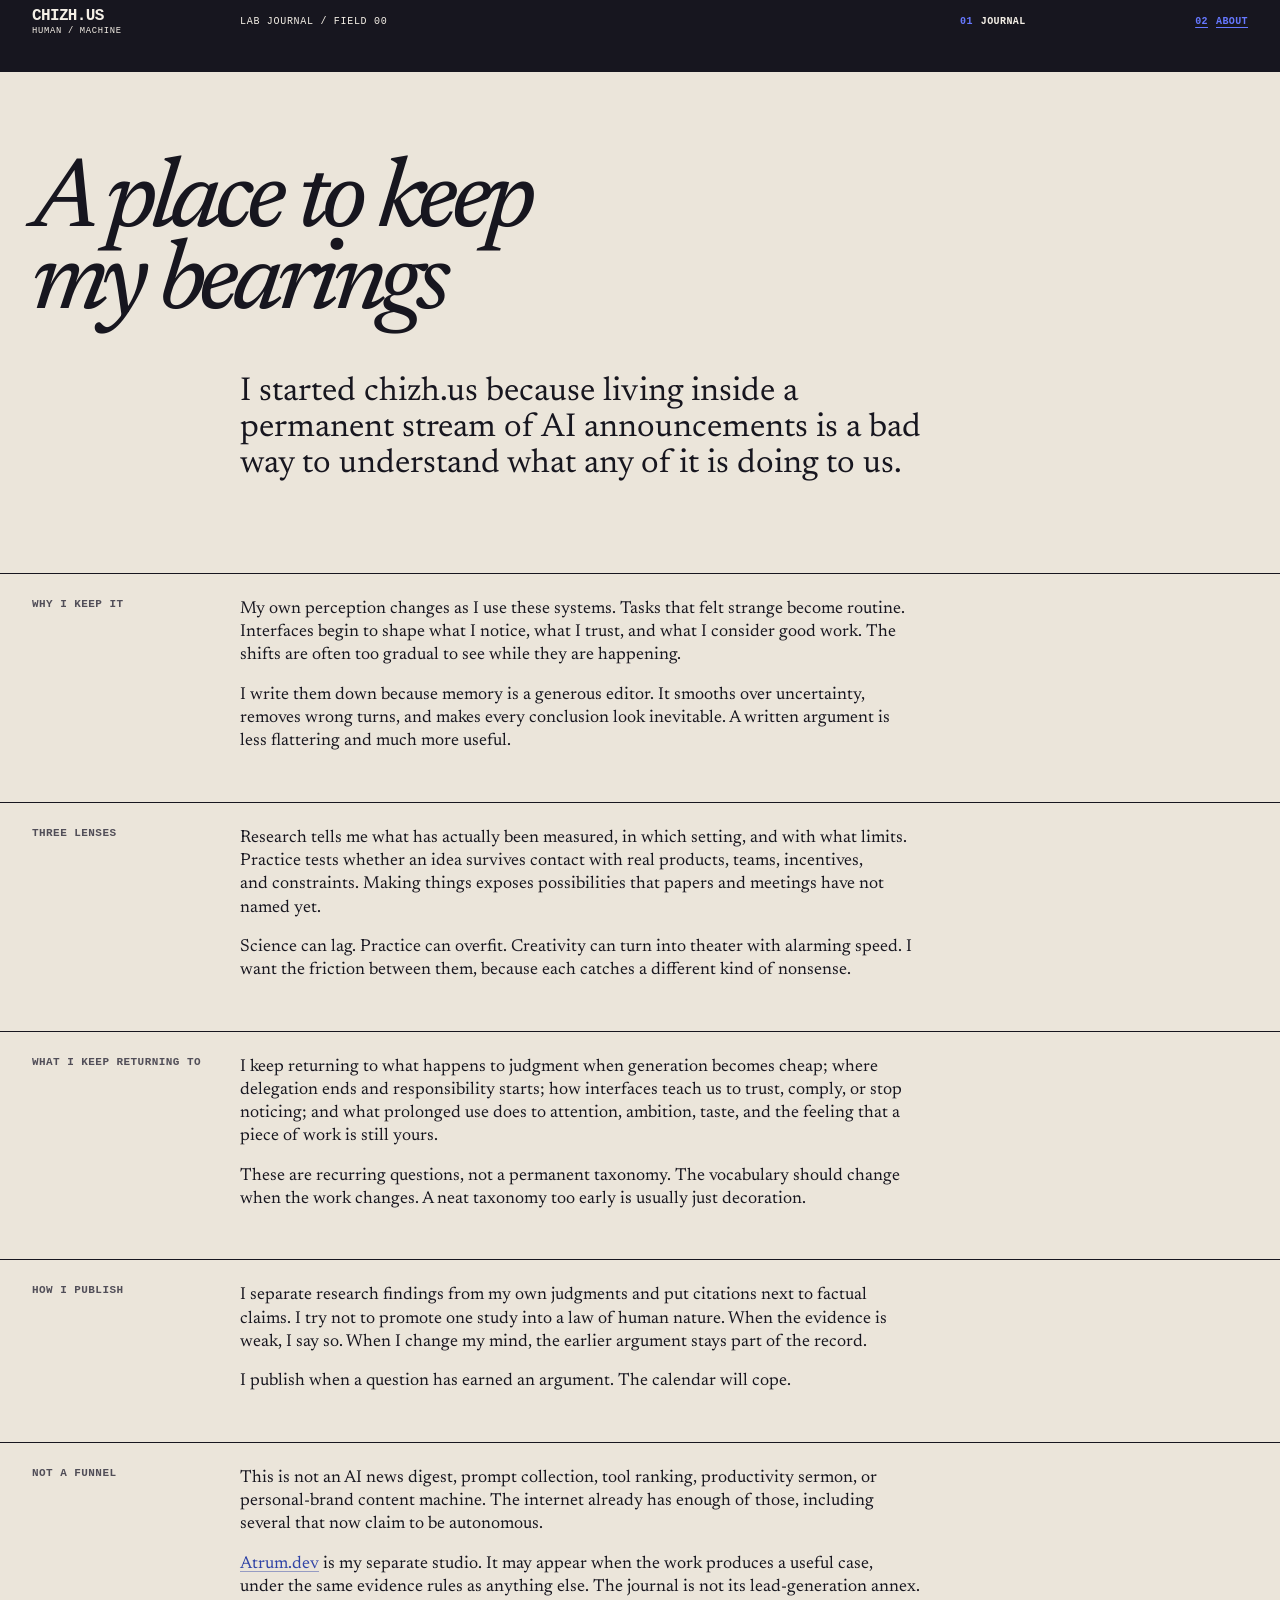
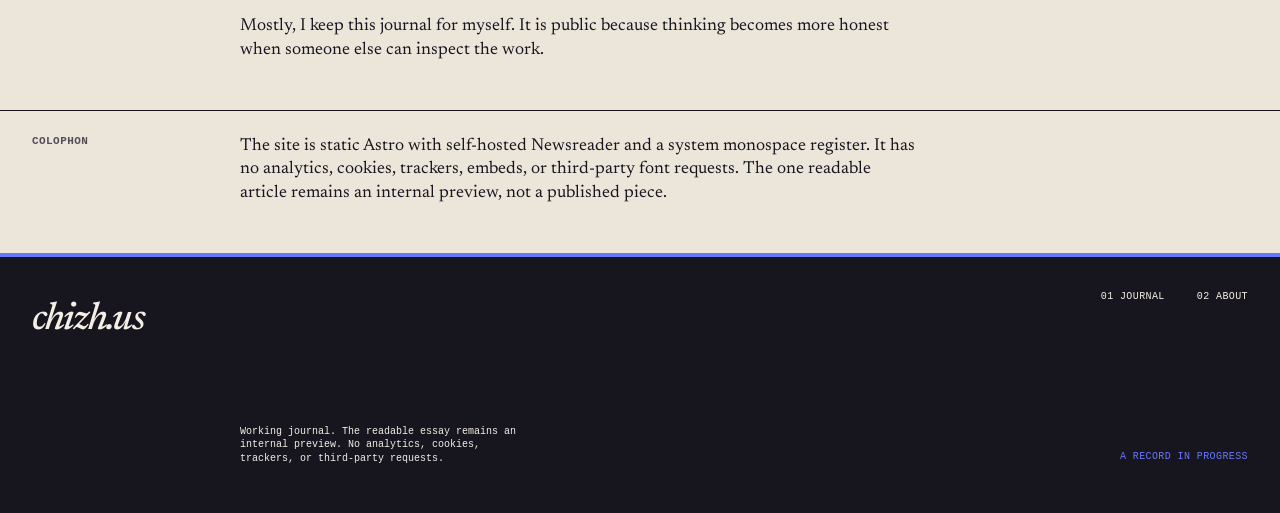
==== commit 98dd2a43: "Update journal voice and ordinary-load motion" ====
--- a/about/index.html
+++ b/about/index.html
@@ -1 +1 @@
-<!DOCTYPE html><html lang="en"><head><meta charset="utf-8"><meta name="viewport" content="width=device-width, initial-scale=1"><meta name="color-scheme" content="light"><title>About · chizh.us</title><meta name="description" content="What the chizh.us journal studies, how it handles evidence, and what it refuses to publish."><meta name="author" content="Iurii Chizh"><link rel="canonical" href="https://ichizh8.github.io/about/"><meta property="og:type" content="website"><meta property="og:site_name" content="chizh.us"><meta property="og:title" content="About · chizh.us"><meta property="og:description" content="What the chizh.us journal studies, how it handles evidence, and what it refuses to publish."><meta property="og:url" content="https://ichizh8.github.io/about/"><link rel="icon" href="/favicon.svg" type="image/svg+xml"><link rel="stylesheet" href="/_astro/Base.CVY8_kZh.css"><link rel="stylesheet" href="/_astro/about._Ge1mNX3.css"></head><body><a class="skip-link" href="#main">Skip to content</a><header class="masthead"><div class="shell masthead__inner"><a class="brand" href="/" aria-label="chizh.us home"><span>chizh.us</span><small>human / machine</small></a><p class="masthead__register" aria-hidden="true">LAB JOURNAL / FIELD 00</p><nav class="nav" aria-label="Primary"><a class="nav__link" href="/journal"><span aria-hidden="true">01</span>Journal</a><a class="nav__link" href="/themes"><span aria-hidden="true">02</span>Themes</a><a class="nav__link" href="/about" aria-current="page"><span aria-hidden="true">03</span>About</a></nav></div></header><main id="main" class="shell page" tabindex="-1"><header class="about-header" data-astro-cid-ta2fbyqs><h1 class="about-header__title" data-astro-cid-ta2fbyqs>A laboratory journal, not a content channel</h1><p class="about-header__lede" data-astro-cid-ta2fbyqs>chizh.us is Iurii Chizh's English-language journal about how people think, choose, create, cooperate, and remain accountable when intelligence is shared with machines.</p></header><section class="section section--tight" data-astro-cid-ta2fbyqs><div class="section__label" data-astro-cid-ta2fbyqs><h2 class="label" data-astro-cid-ta2fbyqs>The object</h2></div><div class="section__body prose-block" data-astro-cid-ta2fbyqs><p data-astro-cid-ta2fbyqs>It studies neither humans nor AI in isolation, but the arrangements through which they perceive, influence, delegate to, and depend on one another. Research, history, interfaces, companies, and products appear as evidence and counterexamples, not as content marketing.</p><p data-astro-cid-ta2fbyqs>The primary object of a piece is an argument, model, distinction, or question worth preserving. Cases support the argument; they do not dictate the publishing agenda. Not every piece ends in a corporate checklist. A sharper model of reality is a legitimate output.</p></div></section><section class="section" data-astro-cid-ta2fbyqs><div class="section__label" data-astro-cid-ta2fbyqs><h2 class="label" data-astro-cid-ta2fbyqs>Traditions</h2><p class="meta" data-astro-cid-ta2fbyqs>Four, used as lenses rather than as silos.</p></div><div class="section__body" data-astro-cid-ta2fbyqs><dl class="deflist" data-astro-cid-ta2fbyqs><div class="deflist__row" data-astro-cid-ta2fbyqs><dt class="deflist__term" data-astro-cid-ta2fbyqs>Decision science</dt><dd class="deflist__desc" data-astro-cid-ta2fbyqs>Choice, uncertainty, expertise, evidence, preference, and error.</dd></div><div class="deflist__row" data-astro-cid-ta2fbyqs><dt class="deflist__term" data-astro-cid-ta2fbyqs>Human-computer interaction</dt><dd class="deflist__desc" data-astro-cid-ta2fbyqs>Interfaces, affordances, mental models, cognitive load, coordination, and situated use.</dd></div><div class="deflist__row" data-astro-cid-ta2fbyqs><dt class="deflist__term" data-astro-cid-ta2fbyqs>The psychology of human-AI interaction</dt><dd class="deflist__desc" data-astro-cid-ta2fbyqs>Trust, reliance, calibration, anthropomorphism, attachment, persuasion, identity, and behavioral adaptation around intelligent systems.</dd></div><div class="deflist__row" data-astro-cid-ta2fbyqs><dt class="deflist__term" data-astro-cid-ta2fbyqs>Organizational and institutional theory</dt><dd class="deflist__desc" data-astro-cid-ta2fbyqs>Delegation, authority, accountability, incentives, memory, legitimacy, and collective action.</dd></div></dl><p class="prose-block" data-astro-cid-ta2fbyqs><em data-astro-cid-ta2fbyqs>Human-AI psychology</em> is useful shorthand but not the public category: it implies a settled discipline that does not yet exist as one coherent field. The preferred phrase is<em data-astro-cid-ta2fbyqs>the psychology of human-AI interaction</em>, or better, the specific mechanism being discussed.</p></div></section><section class="section" data-astro-cid-ta2fbyqs><div class="section__label" data-astro-cid-ta2fbyqs><h2 class="label" data-astro-cid-ta2fbyqs>Formats</h2><p class="meta" data-astro-cid-ta2fbyqs>Five. Subjects are not formats.</p></div><div class="section__body" data-astro-cid-ta2fbyqs><dl class="deflist" data-astro-cid-ta2fbyqs><div class="deflist__row" data-astro-cid-ta2fbyqs><dt class="deflist__term" data-astro-cid-ta2fbyqs>Essay</dt><dd class="deflist__desc" data-astro-cid-ta2fbyqs>Develop an authored thesis, distinction, or conceptual model. One consequential tension, a defensible thesis, clear definitions, relevant evidence, at least one concrete case or counterexample, and one serious objection.</dd></div><div class="deflist__row" data-astro-cid-ta2fbyqs><dt class="deflist__term" data-astro-cid-ta2fbyqs>Field Note</dt><dd class="deflist__desc" data-astro-cid-ta2fbyqs>Use a bounded observation to refine a larger idea. States whose behavior was observed, under what conditions, what interpretation it supports, what alternative remains possible, and why it cannot automatically be generalized.</dd></div><div class="deflist__row" data-astro-cid-ta2fbyqs><dt class="deflist__term" data-astro-cid-ta2fbyqs>Applied Research Note</dt><dd class="deflist__desc" data-astro-cid-ta2fbyqs>Turn research into an authored interpretation or testable implication. It fails if the reader learns about a paper but cannot see the author’s intellectual position.</dd></div><div class="deflist__row" data-astro-cid-ta2fbyqs><dt class="deflist__term" data-astro-cid-ta2fbyqs>Decision Memo</dt><dd class="deflist__desc" data-astro-cid-ta2fbyqs>Make a consequential theoretical or practical choice legible: situation, decision owner, viable options, evidence and assumptions, trade-offs and reversibility, recommendation, and the conditions that would change it.</dd></div><div class="deflist__row" data-astro-cid-ta2fbyqs><dt class="deflist__term" data-astro-cid-ta2fbyqs>Diagram</dt><dd class="deflist__desc" data-astro-cid-ta2fbyqs>Compress a useful conceptual model without pretending that arrows are evidence. One named model, defined elements and relationships, instructions for use, boundary conditions, and a version.</dd></div></dl></div></section><section class="section" data-astro-cid-ta2fbyqs><div class="section__label" data-astro-cid-ta2fbyqs><h2 class="label" data-astro-cid-ta2fbyqs>Evidence</h2></div><div class="section__body prose-block" data-astro-cid-ta2fbyqs><p data-astro-cid-ta2fbyqs>Every factual public sentence is classified before publication as an authored judgment, a public fact, a research finding, a personal or product operating fact, an employer or client claim, a metric claim, or a causal claim. The last three default to<strong data-astro-cid-ta2fbyqs>deny</strong> without exact permission, method, and attribution.</p><p data-astro-cid-ta2fbyqs>Citations sit next to the sentence they support rather than in a pile at the end. For research claims the journal records what was measured, in what population, under what comparison, and with what material limitations. Laboratory findings do not silently become social laws, and reported trust is not observed reliance.</p><p data-astro-cid-ta2fbyqs>If a source cannot support the precise wording, the wording is narrowed or the claim is removed. Confidence is not a citation format.</p></div></section><section class="section" data-astro-cid-ta2fbyqs><div class="section__label" data-astro-cid-ta2fbyqs><h2 class="label" data-astro-cid-ta2fbyqs>Cases and disclosure</h2></div><div class="section__body prose-block" data-astro-cid-ta2fbyqs><p data-astro-cid-ta2fbyqs>A case earns space through explanatory value, not proximity to the author. Every case has to answer one question: what does this reveal that the argument alone would not?</p><p data-astro-cid-ta2fbyqs>Atrum.dev is a separate studio and commercial object, not the journal's organizing frame. It gets no permanent navigation item, homepage block, editorial quota, or automatic call to action. It may appear when a specific case genuinely illuminates an argument, under the same evidence and permission rules as any other company, and the author's affiliation is disclosed plainly when it does.</p><p data-astro-cid-ta2fbyqs><a href="https://atrum.dev" rel="noopener noreferrer" data-astro-cid-ta2fbyqs>atrum.dev</a>, a separate studio, listed here as author context rather than as a service offer.</p></div></section><section class="section" data-astro-cid-ta2fbyqs><div class="section__label" data-astro-cid-ta2fbyqs><h2 class="label" data-astro-cid-ta2fbyqs>Not here</h2></div><div class="section__body" data-astro-cid-ta2fbyqs><ul class="objects" data-astro-cid-ta2fbyqs><li data-astro-cid-ta2fbyqs>AI news summaries and model-release commentary without a durable human question</li><li data-astro-cid-ta2fbyqs>Generic productivity advice, prompt collections, and tool rankings</li><li data-astro-cid-ta2fbyqs>Speculative claims about consciousness presented as settled analysis</li><li data-astro-cid-ta2fbyqs>Therapy or clinical advice</li><li data-astro-cid-ta2fbyqs>Single-study universal psychology</li><li data-astro-cid-ta2fbyqs>Corporate checklists with no underlying theory</li><li data-astro-cid-ta2fbyqs>Claims that humans remain valuable by moral entitlement rather than demonstrated function</li><li data-astro-cid-ta2fbyqs>Content generated because a calendar contains an empty square</li></ul></div></section><section class="section" data-astro-cid-ta2fbyqs><div class="section__label" data-astro-cid-ta2fbyqs><h2 class="label" data-astro-cid-ta2fbyqs>Colophon</h2></div><div class="section__body" data-astro-cid-ta2fbyqs><dl class="deflist" data-astro-cid-ta2fbyqs><div class="deflist__row" data-astro-cid-ta2fbyqs><dt class="deflist__term" data-astro-cid-ta2fbyqs>Status</dt><dd class="deflist__desc" data-astro-cid-ta2fbyqs>Local prototype v0.1. Not deployed, not published, not indexed. The live chizh.us is still a placeholder.</dd></div><div class="deflist__row" data-astro-cid-ta2fbyqs><dt class="deflist__term" data-astro-cid-ta2fbyqs>Type</dt><dd class="deflist__desc" data-astro-cid-ta2fbyqs>Newsreader Variable carries editorial display and reading text. A system monospace handles navigation, registers, and metadata. No font request leaves the browser.</dd></div><div class="deflist__row" data-astro-cid-ta2fbyqs><dt class="deflist__term" data-astro-cid-ta2fbyqs>Build</dt><dd class="deflist__desc" data-astro-cid-ta2fbyqs>Static HTML generated by Astro from Markdown content collections. Three small client behaviors remain: journal filters, copy-link feedback, and article reading progress.</dd></div><div class="deflist__row" data-astro-cid-ta2fbyqs><dt class="deflist__term" data-astro-cid-ta2fbyqs>Privacy</dt><dd class="deflist__desc" data-astro-cid-ta2fbyqs>No analytics, cookies, trackers, embeds, third-party requests, or persistent browser storage.</dd></div></dl></div></section></main><footer class="shell footer"><a class="footer__mark" href="/">chizh.us</a><nav class="footer__nav" aria-label="Footer"><a href="/journal">01 Journal</a><a href="/themes">02 Themes</a><a href="/about">03 About</a></nav><p class="footer__note">Local prototype. Nothing here is published or deployed. No analytics, cookies, trackers, or third-party requests.</p><p class="footer__signoff" aria-hidden="true">Judgment / interaction / agency</p></footer></body></html>+<!DOCTYPE html><html lang="en"><head><meta charset="utf-8"><meta name="viewport" content="width=device-width, initial-scale=1"><meta name="color-scheme" content="light"><title>About · chizh.us</title><meta name="description" content="Why Iurii Chizh keeps a laboratory journal about life and work with intelligent machines."><meta name="author" content="Iurii Chizh"><link rel="canonical" href="https://ichizh8.github.io/about/"><meta property="og:type" content="website"><meta property="og:site_name" content="chizh.us"><meta property="og:title" content="About · chizh.us"><meta property="og:description" content="Why Iurii Chizh keeps a laboratory journal about life and work with intelligent machines."><meta property="og:url" content="https://ichizh8.github.io/about/"><link rel="icon" href="/favicon.svg" type="image/svg+xml"><link rel="stylesheet" href="/_astro/Base.BdLBp18c.css"><link rel="stylesheet" href="/_astro/about._Ge1mNX3.css"></head><body><a class="skip-link" href="#main">Skip to content</a><header class="masthead"><div class="shell masthead__inner"><a class="brand" href="/" aria-label="chizh.us home"><span>chizh.us</span><small>human / machine</small></a><p class="masthead__register" aria-hidden="true">LAB JOURNAL / FIELD 00</p><nav class="nav" aria-label="Primary"><a class="nav__link" href="/journal"><span aria-hidden="true">01</span>Journal</a><a class="nav__link" href="/about" aria-current="page"><span aria-hidden="true">02</span>About</a></nav></div></header><main id="main" class="shell page" tabindex="-1"><header class="about-header" data-astro-cid-ta2fbyqs><h1 class="about-header__title" data-astro-cid-ta2fbyqs>A place to keep my bearings</h1><p class="about-header__lede" data-astro-cid-ta2fbyqs>I started chizh.us because living inside a permanent stream of AI announcements is a bad way to understand what any of it is doing to us.</p></header><section class="section section--tight" data-astro-cid-ta2fbyqs><div class="section__label" data-astro-cid-ta2fbyqs><h2 class="label" data-astro-cid-ta2fbyqs>Why I keep it</h2></div><div class="section__body prose-block" data-astro-cid-ta2fbyqs><p data-astro-cid-ta2fbyqs>My own perception changes as I use these systems. Tasks that felt strange become routine. Interfaces begin to shape what I notice, what I trust, and what I consider good work. The shifts are often too gradual to see while they are happening.</p><p data-astro-cid-ta2fbyqs>I write them down because memory is a generous editor. It smooths over uncertainty, removes wrong turns, and makes every conclusion look inevitable. A written argument is less flattering and much more useful.</p></div></section><section class="section" data-astro-cid-ta2fbyqs><div class="section__label" data-astro-cid-ta2fbyqs><h2 class="label" data-astro-cid-ta2fbyqs>Three lenses</h2></div><div class="section__body prose-block" data-astro-cid-ta2fbyqs><p data-astro-cid-ta2fbyqs>Research tells me what has actually been measured, in which setting, and with what limits. Practice tests whether an idea survives contact with real products, teams, incentives, and constraints. Making things exposes possibilities that papers and meetings have not named yet.</p><p data-astro-cid-ta2fbyqs>Science can lag. Practice can overfit. Creativity can turn into theater with alarming speed. I want the friction between them, because each catches a different kind of nonsense.</p></div></section><section class="section" data-astro-cid-ta2fbyqs><div class="section__label" data-astro-cid-ta2fbyqs><h2 class="label" data-astro-cid-ta2fbyqs>What I keep returning to</h2></div><div class="section__body prose-block" data-astro-cid-ta2fbyqs><p data-astro-cid-ta2fbyqs>I keep returning to what happens to judgment when generation becomes cheap; where delegation ends and responsibility starts; how interfaces teach us to trust, comply, or stop noticing; and what prolonged use does to attention, ambition, taste, and the feeling that a piece of work is still yours.</p><p data-astro-cid-ta2fbyqs>These are recurring questions, not a permanent taxonomy. The vocabulary should change when the work changes. A neat taxonomy too early is usually just decoration.</p></div></section><section class="section" data-astro-cid-ta2fbyqs><div class="section__label" data-astro-cid-ta2fbyqs><h2 class="label" data-astro-cid-ta2fbyqs>How I publish</h2></div><div class="section__body prose-block" data-astro-cid-ta2fbyqs><p data-astro-cid-ta2fbyqs>I separate research findings from my own judgments and put citations next to factual claims. I try not to promote one study into a law of human nature. When the evidence is weak, I say so. When I change my mind, the earlier argument stays part of the record.</p><p data-astro-cid-ta2fbyqs>I publish when a question has earned an argument. The calendar will cope.</p></div></section><section class="section" data-astro-cid-ta2fbyqs><div class="section__label" data-astro-cid-ta2fbyqs><h2 class="label" data-astro-cid-ta2fbyqs>Not a funnel</h2></div><div class="section__body prose-block" data-astro-cid-ta2fbyqs><p data-astro-cid-ta2fbyqs>This is not an AI news digest, prompt collection, tool ranking, productivity sermon, or personal-brand content machine. The internet already has enough of those, including several that now claim to be autonomous.</p><p data-astro-cid-ta2fbyqs><a href="https://atrum.dev" rel="noopener noreferrer" data-astro-cid-ta2fbyqs>Atrum.dev</a> is my separate studio. It may appear when the work produces a useful case, under the same evidence rules as anything else. The journal is not its lead-generation annex.</p><p data-astro-cid-ta2fbyqs>Mostly, I keep this journal for myself. It is public because thinking becomes more honest when someone else can inspect the work.</p></div></section><section class="section" data-astro-cid-ta2fbyqs><div class="section__label" data-astro-cid-ta2fbyqs><h2 class="label" data-astro-cid-ta2fbyqs>Colophon</h2></div><div class="section__body prose-block" data-astro-cid-ta2fbyqs><p data-astro-cid-ta2fbyqs>The site is static Astro with self-hosted Newsreader and a system monospace register. It has no analytics, cookies, trackers, embeds, or third-party font requests. The one readable article remains an internal preview, not a published piece.</p></div></section></main><footer class="shell footer"><a class="footer__mark" href="/">chizh.us</a><nav class="footer__nav" aria-label="Footer"><a href="/journal">01 Journal</a><a href="/about">02 About</a></nav><p class="footer__note">Working journal. The readable essay remains an internal preview. No analytics, cookies, trackers, or third-party requests.</p><p class="footer__signoff" aria-hidden="true">A record in progress</p></footer><script type="module" src="/_astro/Base.astro_astro_type_script_index_0_lang.D9uWhnz6.js"></script></body></html>
--- a/_astro/Base.BdLBp18c.css
+++ b/_astro/Base.BdLBp18c.css
@@ -0,0 +1 @@
+@font-face{font-family:Newsreader Variable;font-style:normal;font-display:swap;font-weight:200 800;src:url(/_astro/newsreader-vietnamese-wght-normal.Czsa-EzN.woff2)format("woff2-variations");unicode-range:U+102-103,U+110-111,U+128-129,U+168-169,U+1A0-1A1,U+1AF-1B0,U+300-301,U+303-304,U+308-309,U+323,U+329,U+1EA0-1EF9,U+20AB}@font-face{font-family:Newsreader Variable;font-style:normal;font-display:swap;font-weight:200 800;src:url(/_astro/newsreader-latin-ext-wght-normal.C-3rgBeH.woff2)format("woff2-variations");unicode-range:U+100-2BA,U+2BD-2C5,U+2C7-2CC,U+2CE-2D7,U+2DD-2FF,U+304,U+308,U+329,U+1D00-1DBF,U+1E00-1E9F,U+1EF2-1EFF,U+2020,U+20A0-20AB,U+20AD-20C0,U+2113,U+2C60-2C7F,U+A720-A7FF}@font-face{font-family:Newsreader Variable;font-style:normal;font-display:swap;font-weight:200 800;src:url(/_astro/newsreader-latin-wght-normal.CCVVNp6i.woff2)format("woff2-variations");unicode-range:U+??,U+131,U+152-153,U+2BB-2BC,U+2C6,U+2DA,U+2DC,U+304,U+308,U+329,U+2000-206F,U+20AC,U+2122,U+2191,U+2193,U+2212,U+2215,U+FEFF,U+FFFD}@font-face{font-family:Newsreader Variable;font-style:italic;font-display:swap;font-weight:200 800;src:url(/_astro/newsreader-vietnamese-wght-italic.xAqemagA.woff2)format("woff2-variations");unicode-range:U+102-103,U+110-111,U+128-129,U+168-169,U+1A0-1A1,U+1AF-1B0,U+300-301,U+303-304,U+308-309,U+323,U+329,U+1EA0-1EF9,U+20AB}@font-face{font-family:Newsreader Variable;font-style:italic;font-display:swap;font-weight:200 800;src:url(/_astro/newsreader-latin-ext-wght-italic.DFS986qL.woff2)format("woff2-variations");unicode-range:U+100-2BA,U+2BD-2C5,U+2C7-2CC,U+2CE-2D7,U+2DD-2FF,U+304,U+308,U+329,U+1D00-1DBF,U+1E00-1E9F,U+1EF2-1EFF,U+2020,U+20A0-20AB,U+20AD-20C0,U+2113,U+2C60-2C7F,U+A720-A7FF}@font-face{font-family:Newsreader Variable;font-style:italic;font-display:swap;font-weight:200 800;src:url(/_astro/newsreader-latin-wght-italic.Bxi8ein9.woff2)format("woff2-variations");unicode-range:U+??,U+131,U+152-153,U+2BB-2BC,U+2C6,U+2DA,U+2DC,U+304,U+308,U+329,U+2000-206F,U+20AC,U+2122,U+2191,U+2193,U+2212,U+2215,U+FEFF,U+FFFD}:root{--paper:#ebe5da;--paper-inset:#d8d0c3;--ink:#17161f;--ink-2:#514e58;--rule:#a9a194;--rule-strong:#17161f;--signal:#2f43a6;--signal-loud:#6678ff;--field-dark:#17161f;--field-light:#f4efe6;--selection:#6678ff;--selection-ink:#17161f;--font-display:"Newsreader Variable", Georgia, "Times New Roman", serif;--font-text:"Newsreader Variable", Georgia, "Times New Roman", serif;--font-ui:ui-monospace, "SFMono-Regular", "Roboto Mono", Menlo, Consolas, monospace;--step-00:.6875rem;--step-0:.8125rem;--step-1:1.0625rem;--step-2:1.25rem;--step-3:clamp(1.5rem, 2.1vw, 2.2rem);--step-4:clamp(2.1rem, 3.8vw, 4rem);--step-5:clamp(3.1rem, 6vw, 6.75rem);--step-6:clamp(4rem, 9vw, 10rem);--track-label:.04em;--track-tight:-.035em;--track-tighter:-.055em;--measure:68ch;--measure-deck:44ch;--measure-display:15ch;--sp-1:.25rem;--sp-2:.5rem;--sp-3:.75rem;--sp-4:1rem;--sp-5:1.5rem;--sp-6:2rem;--sp-7:3rem;--sp-8:4.5rem;--sp-9:6.5rem;--sp-10:9rem;--gutter:clamp(1rem, 2.5vw, 2.75rem);--hair:1px;--radius:0;--dur-fast:80ms;--dur:.11s;--dur-slow:.14s;--ease:cubic-bezier(.2, 0, .1, 1);--motion-duration-fast:.36s;--motion-duration-default:.46s;--motion-duration-slow:.52s;--motion-duration-fast-mobile:.28s;--motion-duration-default-mobile:.36s;--motion-duration-slow-mobile:.42s;--motion-distance-text:12px;--motion-distance-text-mobile:8px;--motion-distance-inline:4px;--motion-ease:cubic-bezier(.2, 0, .1, 1);color-scheme:light}*,:before,:after{box-sizing:border-box}*{border-radius:var(--radius);margin:0;padding:0}html{-webkit-text-size-adjust:100%;scroll-behavior:smooth;scroll-padding-top:6rem}@media (prefers-reduced-motion:reduce){html{scroll-behavior:auto}}body{background:var(--paper);color:var(--ink);font-family:var(--font-text);font-size:var(--step-1);font-variant-numeric:tabular-nums;-webkit-font-smoothing:antialiased;text-rendering:optimizelegibility;flex-direction:column;min-height:100vh;line-height:1.66;display:flex}h1,h2,h3,h4{font-family:var(--font-display);letter-spacing:var(--track-tight);text-wrap:balance;font-weight:700;line-height:1.04}p,li,dd,dt,blockquote{text-wrap:pretty}a{color:var(--signal);text-underline-offset:.18em;text-decoration-line:underline;text-decoration-thickness:1px;text-decoration-color:color-mix(in srgb, var(--signal) 45%, transparent);transition:text-decoration-color var(--dur-fast) var(--ease)}a:hover{text-decoration-color:var(--signal)}:focus-visible{outline:2px solid var(--signal);outline-offset:2px}:where(button,input,select,textarea){font:inherit;color:inherit;background:0 0;border:none}button{cursor:pointer}hr{border:none;border-top:var(--hair) solid var(--rule)}[hidden]{display:none!important}ul,ol{list-style:none}.label{font-family:var(--font-display);font-size:var(--step-00);letter-spacing:var(--track-label);text-transform:uppercase;color:var(--ink-2);font-weight:600;line-height:1.2}.label--signal{color:var(--signal)}.meta{font-family:var(--font-display);font-size:var(--step-0);color:var(--ink-2);letter-spacing:.01em;font-weight:450;line-height:1.5}.display{font-family:var(--font-display);letter-spacing:var(--track-tighter);font-weight:700;line-height:.92}.deck{font-size:var(--step-2);color:var(--ink-2);max-width:var(--measure-deck);letter-spacing:-.005em;line-height:1.45}.skip-link{left:var(--gutter);z-index:100;background:var(--ink);color:var(--paper);padding:var(--sp-3) var(--sp-4);font-family:var(--font-display);font-size:var(--step-0);font-weight:600;text-decoration:none;position:absolute;top:0;transform:translateY(-120%)}.skip-link:focus-visible{outline-offset:-4px;transform:translateY(0)}.visually-hidden{clip-path:inset(50%);white-space:nowrap;border:0;width:1px;height:1px;margin:-1px;padding:0;position:absolute;overflow:hidden}@media (prefers-reduced-motion:reduce){*,:before,:after{transition-duration:.001ms!important;animation-duration:.001ms!important;animation-iteration-count:1!important;animation-timeline:auto!important}}:root{--motion-state-duration:var(--motion-duration-default);--motion-state-delay:0s;--motion-state-start-transform:translateY(var(--motion-distance-text));--motion-state-end-transform:none;--motion-state-start-clip:inset(0 0 0 0);--motion-state-end-clip:inset(0 0 0 0);--motion-state-ease:var(--motion-ease)}.motion-target{--motion-state-duration:var(--motion-duration-default);--motion-state-delay:0s;--motion-state-start-transform:none;--motion-state-end-transform:none;--motion-state-start-clip:inset(0 0 0 0);--motion-state-end-clip:inset(0 0 0 0);--motion-state-ease:var(--motion-ease);transition-property:transform,opacity,clip-path;transition-timing-function:var(--motion-state-ease);transition-duration:var(--motion-state-duration);transition-delay:var(--motion-state-delay);transform:var(--motion-state-end-transform);clip-path:var(--motion-state-end-clip);opacity:1}html[data-motion=full] .motion-target[data-motion-state=pending]{opacity:0;transform:var(--motion-state-start-transform);clip-path:var(--motion-state-start-clip);transition:none!important}html[data-motion=full] .motion-target[data-motion-state=revealing],html[data-motion=full] .motion-target[data-motion-state=revealed]{opacity:1;transform:var(--motion-state-end-transform);clip-path:var(--motion-state-end-clip)}html[data-motion=reduced] .motion-target{opacity:1!important;clip-path:none!important;transition:none!important;transform:none!important}.motion-fade{transition-property:opacity;transition-timing-function:var(--motion-state-ease);transition-duration:var(--motion-state-duration);transition-delay:var(--motion-state-delay);opacity:1}html[data-motion=full] .motion-fade[data-motion-state=pending]{opacity:0;transition:none!important}html[data-motion=full] .motion-fade[data-motion-state=revealing],html[data-motion=full] .motion-fade[data-motion-state=revealed]{opacity:1}html[data-motion=reduced] .motion-fade{opacity:1!important;transition:none!important}.motion-phrase{opacity:1;max-width:100%;transition-property:opacity,transform;transition-timing-function:var(--motion-state-ease);transition-duration:var(--motion-state-duration);transition-delay:var(--motion-state-delay);display:inline-block;transform:none}html[data-motion=full] .motion-phrase[data-motion-state=pending]{opacity:0;transform:var(--motion-state-start-transform);will-change:opacity, transform;transition:none!important}html[data-motion=full] .motion-phrase[data-motion-state=revealing],html[data-motion=full] .motion-phrase[data-motion-state=revealed]{opacity:1;transform:none}html[data-motion=reduced] .motion-phrase{opacity:1!important;transition:none!important;transform:none!important}.motion-shift{transition-property:transform;transition-timing-function:var(--motion-state-ease);transition-duration:var(--motion-state-duration);transition-delay:var(--motion-state-delay);transform:none}html[data-motion=full] .motion-shift[data-motion-state=pending]{transform:var(--motion-state-start-transform);transition:none!important}html[data-motion=full] .motion-shift[data-motion-state=revealing],html[data-motion=full] .motion-shift[data-motion-state=revealed]{transform:none}html[data-motion=reduced] .motion-shift{transition:none!important;transform:none!important}.motion-wipe{clip-path:inset(0);transition:clip-path var(--motion-state-duration) var(--motion-state-ease) var(--motion-state-delay)}html[data-motion=full] .motion-wipe[data-motion-state=pending]{clip-path:var(--motion-state-start-clip);will-change:clip-path;transition:none!important}html[data-motion=full] .motion-wipe[data-motion-state=revealing],html[data-motion=full] .motion-wipe[data-motion-state=revealed]{clip-path:inset(0)}html[data-motion=reduced] .motion-wipe{clip-path:none!important;transition:none!important}.motion-edge{position:relative;overflow:hidden}html[data-motion=full] .motion-edge:before{content:"";pointer-events:none;transform-origin:top;transition:transform var(--motion-state-duration) var(--motion-state-ease) var(--motion-state-delay);position:absolute;inset:0;transform:scaleY(1)}html[data-motion=full] .motion-edge[data-motion-edge=pending]:before{transform:scaleY(0);transition:none!important}html[data-motion=full] .motion-edge[data-motion-edge=revealed]:before{transform:scaleY(1)}html[data-motion=reduced] .motion-edge:before{transition:none!important;transform:scaleY(1)!important}.home-hero__aside.motion-edge:before{background:var(--signal-loud);width:3px;inset-block:0;inset-inline:-3px auto}.home-hero__aside.motion-edge{border-inline-start-color:#0000;overflow:visible}@media (hover:hover) and (pointer:fine){html[data-motion=full] .home-index>span:first-child,html[data-motion=full] .home-index>span:last-child{transition:transform var(--motion-duration-fast) var(--motion-ease);display:inline-block}html[data-motion=full] .home-index:hover>span:first-child,html[data-motion=full] .home-index:focus-visible>span:first-child{transform:translate(-3px)}html[data-motion=full] .home-index:hover>span:last-child,html[data-motion=full] .home-index:focus-visible>span:last-child{transform:translate(3px)}}.motion-row-title{transition:transform var(--motion-duration-fast) var(--motion-ease)}@media (hover:hover) and (pointer:fine){html[data-motion=full] .entry:hover .motion-row-title,html[data-motion=full] .entry:focus-within .motion-row-title{transform:translateX(var(--motion-distance-inline))}html[data-motion=full] .entry:hover .entry__num,html[data-motion=full] .entry:focus-within .entry__num{color:var(--signal)}}html[data-motion=reduced] .home-index,html[data-motion=reduced] .home-index>span,html[data-motion=reduced] .motion-row-title,html[data-motion=reduced] .motion-phrase,html[data-motion=reduced] .motion-wipe{opacity:1!important;clip-path:none!important;transition:none!important;transform:none!important}@media (width<=56.25rem){.motion-target{--motion-state-start-transform:translateY(var(--motion-distance-text-mobile))}html[data-motion=full] .motion-row-title{transition-duration:var(--motion-duration-slow-mobile)}.home-hero__aside.motion-edge{border-block-start-color:#0000}html[data-motion=full] .home-hero__aside.motion-edge:before{transform-origin:0;width:auto;height:3px;inset:-3px 0 auto;transform:scaleX(1)}html[data-motion=full] .home-hero__aside.motion-edge[data-motion-edge=pending]:before{transform:scaleX(0);transition:none!important}html[data-motion=full] .home-hero__aside.motion-edge[data-motion-edge=revealed]:before{transform:scaleX(1)}}@view-transition{navigation:auto}@keyframes chizh-page-out{to{opacity:0;transform:translateY(-4px)}}@keyframes chizh-page-in{0%{opacity:0;transform:translateY(4px)}}@media (prefers-reduced-motion:no-preference){html[data-motion=full]::view-transition-old(root){animation:chizh-page-out .18s var(--motion-ease) both}html[data-motion=full]::view-transition-new(root){animation:chizh-page-in .26s var(--motion-ease) both}}@media (prefers-reduced-motion:reduce){html[data-motion=full]::view-transition-old(root),html[data-motion=full]::view-transition-new(root),::view-transition-old(root),::view-transition-new(root){animation:none!important}}.shell{grid-template-columns:[full-start] var(--gutter) [rail-start] minmax(0, 13rem) [rail-end main-start] minmax(0, 60rem) [main-end wide-start] minmax(0, 15rem) [wide-end] minmax(var(--gutter), 1fr) [full-end];align-content:start;display:grid}@media (width<=56.25rem){.shell{grid-template-columns:[full-start] var(--gutter) [rail-start main-start wide-start] minmax(0, 1fr) [rail-end main-end wide-end] var(--gutter) [full-end]}}.span-rail{grid-column:rail}.span-main{grid-column:main}.span-content{grid-column:main/wide-end}.span-bleed{grid-column:rail/wide-end}.span-full{grid-column:full}.band{grid-column:full;grid-template-columns:subgrid;display:grid}.band--inset{background:var(--paper-inset)}.rule{border-top:var(--hair) solid var(--rule);grid-column:rail/wide-end}.rule--strong{border-top-color:var(--rule-strong)}.rule--full{grid-column:full}.section{grid-column:full;grid-template-columns:subgrid;padding-block:var(--sp-7) var(--sp-6);display:grid}.section--tight{padding-block:var(--sp-6) var(--sp-5)}.section__label{padding-right:var(--sp-5);padding-bottom:var(--sp-4);align-self:start;gap:var(--sp-2);grid-column:rail;align-content:start;display:grid}.section__body{gap:var(--sp-5);grid-column:main/wide-end;align-content:start;display:grid}@media (width<=56.25rem){.section{padding-block:var(--sp-6) var(--sp-5)}.section__label{padding-right:0;padding-bottom:var(--sp-4)}}.masthead{z-index:40;background:var(--paper);border-bottom:var(--hair) solid var(--rule-strong);position:sticky;top:0}.brand{font-family:var(--font-display);letter-spacing:-.03em;color:var(--ink);white-space:nowrap;padding-block:var(--sp-3);grid-column:rail/main;font-size:1.0625rem;font-weight:800;text-decoration:none}.brand__suffix{color:var(--signal)}.brand:hover .brand__suffix{color:var(--ink)}.nav{justify-self:end;align-items:stretch;gap:var(--sp-5);grid-column:main/wide-end;display:flex}.nav__link{font-family:var(--font-display);font-size:var(--step-00);letter-spacing:var(--track-label);text-transform:uppercase;color:var(--ink);border-bottom:2px solid #0000;align-items:center;min-height:44px;margin-bottom:-1px;font-weight:600;text-decoration:none;display:inline-flex}.nav__link:hover{color:var(--signal)}.nav__link[aria-current=page]{border-bottom-color:var(--signal);color:var(--signal)}@media (width<=56.25rem){.brand{grid-column:rail;justify-self:start}.nav{justify-self:end;gap:var(--sp-4);grid-column:rail}}@media (width<=26rem){.nav{gap:var(--sp-3)}.nav__link{letter-spacing:.08em;font-size:.6875rem}}.progress{inset-inline:0;pointer-events:none;height:2px;position:absolute;bottom:-1px;overflow:hidden}.progress__fill{background:var(--signal-loud);height:100%;transform:scaleX(var(--progress,0));transform-origin:0}.page{flex:1 0 auto}.footer{border-top:2px solid var(--rule-strong);margin-top:var(--sp-8);padding-block:var(--sp-6) var(--sp-7)}.footer__mark{font-family:var(--font-display);letter-spacing:-.03em;padding-bottom:var(--sp-5);grid-column:rail;font-size:1.0625rem;font-weight:800}.footer__cols{gap:var(--sp-6) var(--sp-5);grid-column:main/wide-end;grid-template-columns:repeat(auto-fit,minmax(min(100%,15rem),1fr));align-items:start;display:grid}.footer__group{gap:var(--sp-2);align-content:start;display:grid}.footer__list{gap:var(--sp-1);display:grid}.footer__list a{font-family:var(--font-display);font-size:var(--step-0);color:var(--ink);text-decoration-color:color-mix(in srgb, var(--ink) 25%, transparent);align-items:center;min-height:32px;display:inline-flex}.footer__list a:hover{color:var(--signal);text-decoration-color:var(--signal)}.footer__note{margin-top:var(--sp-6);padding-top:var(--sp-4);border-top:var(--hair) solid var(--rule);font-size:var(--step-0);color:var(--ink-2);grid-column:main/wide-end;max-width:52ch}@media (width<=56.25rem){.footer__list a{min-height:44px}}.promise{grid-column:full;grid-template-columns:subgrid;padding-block:var(--sp-8) var(--sp-9);display:grid}.promise__line{font-family:var(--font-display);font-size:var(--step-6);letter-spacing:var(--track-tighter);max-width:var(--measure-display);text-wrap:balance;grid-column:rail/wide-end;font-weight:700;line-height:.92}.promise__line em{color:var(--signal-loud);font-style:normal}.promise__support{margin-top:var(--sp-6);font-size:var(--step-2);color:var(--ink-2);grid-column:main/wide-end;max-width:34ch;line-height:1.4}@media (width<=56.25rem){.promise{padding-block:var(--sp-6) var(--sp-7)}.promise__support{margin-top:var(--sp-5)}}.mark{font-family:var(--font-display);font-size:var(--step-00);letter-spacing:var(--track-label);text-transform:uppercase;white-space:nowrap;align-items:center;gap:.5em;font-weight:600;line-height:1.2;display:inline-flex}.mark:before{content:"";flex:none;block-size:.5em;inline-size:.5em}.mark--preview{color:var(--signal)}.mark--preview:before{background:var(--signal)}.mark--forthcoming{color:var(--ink-2)}.mark--forthcoming:before{box-shadow:inset 0 0 0 1px}.featured{grid-column:full;grid-template-columns:subgrid;padding-block:var(--sp-6) var(--sp-8);border-top:2px solid var(--signal);display:grid}.featured__rail{gap:var(--sp-3);padding-right:var(--sp-5);padding-bottom:var(--sp-4);grid-column:rail;align-content:start;display:grid}.featured__body{grid-column:main/wide-end}.featured__title{font-size:var(--step-5);letter-spacing:-.03em;max-width:20ch;line-height:.98}.featured__deck{margin-top:var(--sp-4);font-size:var(--step-2);color:var(--ink-2);max-width:46ch;line-height:1.5}.featured__meta{margin-top:var(--sp-5);padding-top:var(--sp-3);border-top:var(--hair) solid var(--rule);max-width:46ch}.journal{grid-column:full;grid-template-columns:subgrid;display:grid}.entry{grid-column:full;grid-template-columns:subgrid;scroll-margin-top:5rem;display:grid}.entry:target .entry__inner{background:var(--paper-inset)}.entry__inner{gap:var(--sp-4);padding-block:var(--sp-5);border-bottom:var(--hair) solid var(--rule);color:inherit;grid-column:rail/wide-end;grid-template-columns:3.5rem minmax(0,1fr) minmax(0,11rem);align-items:start;text-decoration:none;display:grid;position:relative}a.entry__inner:before{content:"";left:-.75rem;top:var(--sp-5);background:var(--signal);opacity:0;width:3px;height:1.2em;transition:opacity var(--dur) var(--ease), transform var(--dur) var(--ease);position:absolute;transform:translate(-4px)}a.entry__inner:hover:before,a.entry__inner:focus-visible:before{opacity:1;transform:translate(0)}.entry__num{font-family:var(--font-display);font-size:var(--step-0);color:var(--ink-2);font-variant-numeric:tabular-nums;padding-top:.35em;font-weight:600}a.entry__inner:hover .entry__num{color:var(--signal)}.entry__title{font-family:var(--font-display);font-size:var(--step-3);letter-spacing:-.015em;max-width:28ch;font-weight:700;line-height:1.12;display:block}a.entry__inner:hover .entry__title{color:var(--signal)}.entry__deck{margin-top:var(--sp-2);font-size:var(--step-1);color:var(--ink-2);max-width:56ch;line-height:1.5;display:block}.entry__meta{margin-top:var(--sp-3);display:block}.entry__aside{gap:var(--sp-2);justify-items:start;padding-top:.35em;display:grid}@media (width<=56.25rem){.entry__inner{gap:var(--sp-3);grid-template-columns:2.25rem minmax(0,1fr);min-height:44px}.entry__aside{padding-top:var(--sp-3);grid-column:2}a.entry__inner:before{left:-.5rem}}.prose-block{max-width:var(--measure);gap:var(--sp-4);display:grid}p.prose-block{display:block}.prose-block p{font-size:var(--step-1);line-height:1.66}.prose-block h3{font-size:var(--step-3);margin-top:var(--sp-3)}.prose-block strong{font-weight:650}.action{font-family:var(--font-display);font-size:var(--step-0);color:var(--ink);border:none;border-bottom:2px solid var(--rule);min-height:44px;transition:border-color var(--dur-fast) var(--ease);background:0 0;align-items:center;padding:0 0 2px;font-weight:550;text-decoration:none;display:inline-flex}.action:hover,.action[data-state=done]{color:var(--signal);border-bottom-color:var(--signal)}@media (width<=56.25rem){.action{min-height:44px}}.status-line{font-family:var(--font-display);font-size:var(--step-0);color:var(--signal);opacity:0;min-height:1.5em;transition:opacity var(--dur-slow) var(--ease)}.status-line[data-visible=true]{opacity:1}.deflist{gap:0;max-width:52rem;display:grid}.deflist__row{gap:var(--sp-4) var(--sp-5);padding-block:var(--sp-4);border-bottom:var(--hair) solid var(--rule);grid-template-columns:minmax(0,12rem) minmax(0,1fr);align-items:baseline;display:grid}.deflist__row:first-child{border-top:var(--hair) solid var(--rule)}.deflist__term{font-family:var(--font-display);font-size:var(--step-00);letter-spacing:var(--track-label);text-transform:uppercase;color:var(--ink-2);font-weight:600}.deflist__desc{font-size:var(--step-1);line-height:1.55}@media (width<=40rem){.deflist__row{gap:var(--sp-2);grid-template-columns:minmax(0,1fr)}}.notfound__code{font-family:var(--font-display);font-size:var(--step-6);letter-spacing:var(--track-tighter);color:var(--signal-loud);grid-column:rail/wide-end;font-weight:700;line-height:.9}.article{grid-column:full;grid-template-columns:subgrid;display:grid}.article__header{grid-column:full;grid-template-columns:subgrid;padding-block:var(--sp-7) var(--sp-6);display:grid}.article__kicker{padding-bottom:var(--sp-4);grid-column:rail/wide-end}.article__title{font-size:var(--step-5);letter-spacing:-.03em;grid-column:rail/wide-end;max-width:17ch;font-weight:700;line-height:.98}.article__deck{margin-top:var(--sp-5);font-size:var(--step-3);color:var(--ink-2);line-height:1.35;font-family:var(--font-text);letter-spacing:-.005em;grid-column:main/wide-end;max-width:40ch;font-weight:400}.preview-notice{grid-column:full;grid-template-columns:subgrid;background:var(--paper-inset);border-top:2px solid var(--signal);border-bottom:var(--hair) solid var(--rule);padding-block:var(--sp-4);display:grid}.preview-notice__inner{gap:var(--sp-3) var(--sp-5);grid-column:rail/wide-end;grid-template-columns:minmax(0,11rem) minmax(0,1fr);align-items:baseline;display:grid}.preview-notice__body{font-size:var(--step-0);color:var(--ink-2);max-width:62ch;line-height:1.55}.preview-notice__body strong{color:var(--ink);font-weight:600}@media (width<=56.25rem){.preview-notice__inner{grid-template-columns:minmax(0,1fr)}}.article__layout{grid-column:full;grid-template-columns:subgrid;border-top:var(--hair) solid var(--rule-strong);padding-top:var(--sp-6);display:grid}.article__rail{align-self:start;gap:var(--sp-4);padding-right:var(--sp-5);padding-bottom:var(--sp-6);grid-column:rail;display:grid;position:sticky;top:5rem}.article__rail-group{gap:var(--sp-1);display:grid}.article__body{max-width:var(--measure);grid-column:main}@media (width<=56.25rem){.article__rail{padding-right:0;padding-bottom:var(--sp-5);gap:var(--sp-4);border-bottom:var(--hair) solid var(--rule);grid-template-columns:repeat(auto-fit,minmax(min(100%,9rem),1fr));position:static}}@media (width>=56.251rem) and (width<=75rem){.article__body,.references__list,.disclosure__body{grid-column:main/wide-end;max-width:64ch}}.prose{font-family:var(--font-text);font-size:var(--step-1);font-variation-settings:"opsz" 16;line-height:1.7}.prose>p{margin-block:0 var(--sp-4);max-width:var(--measure);hanging-punctuation:first last}.prose>p:first-of-type{font-size:var(--step-2);color:var(--ink);margin-bottom:var(--sp-5);line-height:1.6}.prose>h2{font-family:var(--font-display);font-size:var(--step-4);letter-spacing:var(--track-tight);margin-block:var(--sp-8) var(--sp-4);padding-top:var(--sp-4);border-top:var(--hair) solid var(--rule-strong);max-width:24ch;scroll-margin-top:6rem;font-weight:700;line-height:1.05}.prose>h3{font-family:var(--font-display);font-size:var(--step-3);margin-block:var(--sp-6) var(--sp-3);scroll-margin-top:6rem;font-weight:650}.prose strong{font-weight:650}.prose em{font-style:italic}.prose code{background:var(--paper-inset);padding:.1em .3em;font-family:ui-monospace,SFMono-Regular,Menlo,monospace;font-size:.9em}.prose blockquote{border-left:2px solid var(--signal);padding-left:var(--sp-4);margin-block:var(--sp-5);color:var(--ink-2)}.prose ul,.prose ol{margin-block:0 var(--sp-4);padding-left:var(--sp-5);max-width:var(--measure)}.prose ul li{margin-bottom:var(--sp-2);list-style:none;position:relative}.prose ul li:before{content:"";left:calc(var(--sp-5) * -1);background:var(--signal);width:.5rem;height:1px;position:absolute;top:.75em}.prose ol{list-style:decimal}.prose a{color:var(--signal);text-underline-offset:.16em;text-decoration-thickness:1px;text-decoration-color:color-mix(in srgb, var(--signal) 35%, transparent)}.prose a[href*=doi\.org]{font-family:var(--font-display);letter-spacing:.005em;white-space:nowrap;font-size:.86em;font-weight:500}.references{grid-column:full;grid-template-columns:subgrid;margin-top:var(--sp-8);border-top:2px solid var(--rule-strong);padding-block:var(--sp-6) var(--sp-7);display:grid}.references__label{padding-right:var(--sp-5);padding-bottom:var(--sp-4);grid-column:rail;align-self:start}.references__list{counter-reset:ref;max-width:var(--measure);grid-column:main;display:grid}.reference{counter-increment:ref;gap:var(--sp-4);padding-block:var(--sp-4);border-bottom:var(--hair) solid var(--rule);font-size:var(--step-0);grid-template-columns:2.5rem minmax(0,1fr);scroll-margin-top:6rem;line-height:1.5;display:grid}.reference:first-child{border-top:var(--hair) solid var(--rule)}.reference:before{content:counter(ref, decimal-leading-zero);font-family:var(--font-display);color:var(--ink-2);font-variant-numeric:tabular-nums;font-weight:600}.reference:target:before{color:var(--signal)}.reference:target{background:var(--paper-inset)}.reference__authors{font-weight:500}.reference__title{font-style:normal}.reference__container{font-style:italic}.reference__doi{margin-top:var(--sp-1);font-family:var(--font-display);word-break:break-all;font-size:.9em;display:inline-block}@media (width<=56.25rem){.reference{gap:var(--sp-3);grid-template-columns:2rem minmax(0,1fr);font-size:.875rem}.preview-notice__body,.disclosure__body{font-size:.875rem}}.article__actions{grid-column:full;grid-template-columns:subgrid;border-top:var(--hair) solid var(--rule-strong);padding-block:var(--sp-5);display:grid}.article__actions-inner{align-items:center;gap:var(--sp-5);flex-wrap:wrap;grid-column:rail/wide-end;display:flex}.disclosure{grid-column:full;grid-template-columns:subgrid;border-top:var(--hair) solid var(--rule);padding-block:var(--sp-5) var(--sp-6);display:grid}.disclosure__label{padding-right:var(--sp-5);padding-bottom:var(--sp-3);grid-column:rail}.disclosure__body{max-width:var(--measure);font-size:var(--step-0);color:var(--ink-2);grid-column:main;line-height:1.6}::selection{background:var(--selection);color:var(--selection-ink)}.shell{grid-template-columns:[full-start] var(--gutter) [rail-start] minmax(0, 13rem) [rail-end main-start] minmax(0, 1fr) [main-end wide-start] minmax(0, 18rem) [wide-end] var(--gutter) [full-end]}.label,.meta,.mark,.action,.deflist__term{font-family:var(--font-ui)}.masthead{z-index:40;background:var(--field-dark);color:var(--field-light);border:0;position:relative}.is-reading .masthead{position:sticky;top:0}.masthead__inner{align-items:center;min-height:4.5rem}.brand{color:inherit;font-family:var(--font-ui);letter-spacing:-.04em;text-transform:uppercase;grid-column:rail;gap:.15rem;padding:0;font-size:1rem;font-weight:700;line-height:1;text-decoration:none;display:grid}.brand small{letter-spacing:.08em;font-size:.55rem;font-weight:500}.masthead__register{font-family:var(--font-ui);letter-spacing:.07em;text-transform:uppercase;grid-column:main;font-size:.625rem}.nav{justify-content:space-between;justify-self:stretch;gap:var(--sp-3);grid-column:wide}.nav__link{min-height:44px;color:inherit;font-family:var(--font-ui);letter-spacing:.04em;text-transform:uppercase;border:0;align-items:center;gap:.5rem;margin:0;padding:0;font-size:.625rem;font-weight:650;text-decoration:none;display:inline-flex}.nav__link span{color:var(--signal-loud)}.masthead .nav__link:hover,.masthead .nav__link[aria-current=page]{color:var(--signal-loud);border-bottom-color:var(--signal-loud);text-underline-offset:.32em;text-decoration:underline}.masthead :focus-visible{outline-color:var(--signal-loud)}.progress{height:3px;bottom:0}.progress__fill{background:var(--signal-loud)}.home-hero{grid-column:full;grid-template-columns:subgrid;align-items:stretch;min-height:calc(100svh - 4.5rem);display:grid}.home-hero__code{background:var(--field-dark);color:var(--field-light);padding:var(--sp-5) var(--sp-4);justify-content:space-between;gap:var(--sp-5);writing-mode:vertical-rl;font-family:var(--font-ui);letter-spacing:.08em;text-transform:uppercase;grid-column:rail;font-size:.625rem;font-weight:650;display:flex;transform:rotate(180deg)}.home-hero__title{letter-spacing:-.065em;text-wrap:balance;grid-column:main;align-self:center;max-width:10.5ch;padding:clamp(2rem,5vw,5rem) clamp(1.25rem,3vw,3.5rem);font-size:clamp(4rem,7.7vw,8.75rem);font-weight:430;line-height:.82}.home-hero__title em{color:var(--signal);font-style:italic;font-weight:430}.home-hero__aside{background:var(--signal);color:var(--field-light);border-left:3px solid var(--signal-loud);padding:var(--sp-5);gap:var(--sp-7);flex-direction:column;grid-column:wide;justify-content:space-between;display:flex}.home-hero__aside>p{font-family:var(--font-display);letter-spacing:-.025em;font-size:clamp(1.35rem,2vw,2rem);font-weight:520;line-height:1.02}.home-hero__aside dl{gap:0;display:grid}.home-hero__aside dl div{gap:var(--sp-2);padding-block:var(--sp-3);border-top:1px solid color-mix(in srgb, var(--field-light) 58%, transparent);display:grid}.home-hero__aside dt,.home-hero__aside dd,.home-hero__aside a{font-family:var(--font-ui);letter-spacing:.03em;text-transform:uppercase;font-size:.625rem;line-height:1.3}.home-hero__aside dt{font-weight:700}.home-hero__aside a{min-height:44px;color:var(--field-light);align-items:end;text-decoration-color:currentColor;display:inline-flex}.home-why{grid-column:full;grid-template-columns:subgrid;background:var(--field-dark);color:var(--field-light);border-top:4px solid var(--signal-loud);padding-block:var(--sp-5) clamp(3rem, 7vw, 8rem);display:grid}.home-why__register,.home-latest__register,.home-more__register{padding-right:var(--sp-5);gap:var(--sp-2);font-family:var(--font-ui);letter-spacing:.06em;text-transform:uppercase;grid-column:rail;align-content:start;font-size:.625rem;font-weight:650;line-height:1.25;display:grid}.home-why__register h2,.home-latest__register h2,.home-more__register h2{font-family:inherit;font-size:inherit;font-weight:inherit;letter-spacing:inherit;line-height:inherit}.home-why__register span{color:var(--signal-loud)}.home-why__body{grid-column:main/wide-end;grid-template-columns:minmax(0,1.15fr) minmax(18rem,.85fr);align-items:start;gap:clamp(2rem,5vw,6rem);display:grid}.home-why__lead{max-width:15ch;color:var(--signal-loud);letter-spacing:-.06em;font-size:clamp(3rem,5.5vw,6.5rem);font-style:italic;font-weight:430;line-height:.9}.home-why__copy{gap:var(--sp-5);max-width:46ch;display:grid}.home-why__copy p{font-size:clamp(1.08rem,1.45vw,1.4rem);line-height:1.35}.home-latest,.home-more{grid-column:full;grid-template-columns:subgrid;padding-block:var(--sp-5) 0;display:grid}.home-latest__register,.home-more__register{color:var(--ink)}.home-latest__register>div{gap:var(--sp-2);margin-top:var(--sp-6);display:grid}.featured{gap:var(--sp-6);border:0;grid-column:main/wide-end;grid-template-columns:minmax(0,1fr) minmax(12rem,.42fr);padding:0 0 clamp(4rem,8vw,9rem);display:grid;position:relative}.featured__body{z-index:1;grid-area:1/1;align-self:end}.featured__number{color:var(--signal-loud);font-family:var(--font-ui);letter-spacing:-.14em;opacity:.92;grid-area:1/2;place-self:start end;font-size:clamp(8rem,20vw,22rem);font-weight:800;line-height:.72}.featured__title{letter-spacing:-.06em;max-width:12ch;font-size:clamp(3.5rem,7vw,8rem);font-weight:470;line-height:.84}.featured__title a{color:inherit;text-decoration:none}.featured__title a:hover{color:var(--signal)}.featured__deck{max-width:34ch;margin-top:var(--sp-6);color:var(--ink);font-family:var(--font-display);font-size:clamp(1.4rem,2.35vw,2.5rem);font-style:italic;line-height:1.04}.featured__meta{max-width:60ch;margin-top:var(--sp-6);padding-top:var(--sp-3);border-top:2px solid var(--ink);color:var(--ink);font-family:var(--font-ui);letter-spacing:.03em;text-transform:uppercase;font-size:.6875rem;font-weight:600;line-height:1.3}.home-more{border-top:4px solid var(--ink)}.home-more .journal{grid-column:main/wide-end;display:block}.home-more .entry{display:block}.home-more .entry__inner{grid-column:auto;width:100%}.home-index{justify-content:space-between;align-items:center;gap:var(--sp-5);padding:clamp(1.5rem, 3vw, 3.5rem) var(--gutter);background:var(--signal);color:var(--field-light);border-top:3px solid var(--signal-loud);font-family:var(--font-display);letter-spacing:-.06em;grid-column:full;font-size:clamp(3.5rem,8vw,9rem);font-style:italic;font-weight:470;line-height:.82;text-decoration:none;display:flex}.home-index:hover span:first-child{text-decoration:underline .05em}.home-index>span:last-child{font-family:var(--font-ui);letter-spacing:0;flex:none;font-size:.45em;font-style:normal;line-height:1}.entry__inner{gap:var(--sp-5);border-bottom:2px solid var(--ink);grid-column:rail/wide-end;grid-template-columns:4rem minmax(0,1fr) minmax(0,13rem);padding-block:clamp(1.5rem,2.7vw,3rem);transition:none}.home-more .entry__inner{grid-column:1/-1}.entry__num{color:var(--signal);font-family:var(--font-ui);font-size:.6875rem;font-weight:700}.entry__title{max-width:22ch;font-family:var(--font-display);letter-spacing:-.05em;font-size:clamp(2rem,3.6vw,4rem);font-weight:480;line-height:.9}.entry__deck{max-width:48ch;margin-top:var(--sp-3);color:var(--ink-2);font-size:clamp(1rem,1.35vw,1.3rem);line-height:1.25}.entry__meta,.entry__aside{font-family:var(--font-ui)}.entry__aside{text-align:right;justify-items:end}a.entry__inner:before{display:none}a.entry__inner:hover .entry__title,a.entry__inner:hover .entry__num{color:var(--signal)}.section{border-top:1px solid var(--rule-strong);padding-block:var(--sp-5) var(--sp-7)}.section--head{padding-block:var(--sp-5) clamp(3rem, 7vw, 8rem)}.section--head .section__label{background:var(--field-dark);color:var(--field-light);padding:var(--sp-4);min-height:9rem}.section--head .section__label .label,.section--head .section__label .meta{color:var(--field-light)}.section--head .section__body>.prose-block,.section--head .section__body>p.prose-block{max-width:32ch;font-family:var(--font-display);letter-spacing:-.045em;font-size:clamp(2rem,3.7vw,4.2rem);font-style:italic;font-weight:450;line-height:.98}.prose-block p,p.prose-block{font-size:clamp(1.05rem,1.35vw,1.3rem);line-height:1.35}.deflist__row{border-color:var(--rule-strong)}.about-header{padding-block:clamp(3rem,7vw,8rem)!important}.about-header__title{font-style:italic;letter-spacing:-.065em!important;max-width:13ch!important;font-size:clamp(3.5rem,7.7vw,8.75rem)!important;font-weight:450!important;line-height:.84!important}.about-header__lede{max-width:37ch!important;margin-top:var(--sp-7)!important;color:var(--ink)!important;font-size:clamp(1.45rem,2.6vw,2.8rem)!important;line-height:1.08!important}.is-reading .article__title{letter-spacing:-.06em;font-size:clamp(3.5rem,7vw,7.5rem);font-style:italic;font-weight:450;line-height:.86}.is-reading .article__deck{font-size:clamp(1.45rem,2.4vw,2.5rem);line-height:1.18}.footer{padding-block:var(--sp-6) var(--sp-7);border-top:4px solid var(--signal-loud);background:var(--field-dark);color:var(--field-light);margin-top:0}.footer__mark{color:inherit;font-family:var(--font-display);letter-spacing:-.05em;grid-column:rail;padding:0;font-size:clamp(2rem,3vw,3rem);font-style:italic;font-weight:500;text-decoration:none}.footer__nav{justify-content:flex-end;gap:var(--sp-3) var(--sp-6);flex-wrap:wrap;grid-column:main/wide-end;display:flex}.footer__nav a{min-height:44px;color:inherit;font-family:var(--font-ui);letter-spacing:.04em;text-transform:uppercase;align-items:start;font-size:.625rem;text-decoration:none;display:inline-flex}.footer__nav a:hover{color:var(--signal-loud)}.footer__note{margin-top:var(--sp-8);max-width:48ch;color:inherit;font-family:var(--font-ui);border:0;grid-column:main;padding:0;font-size:.625rem;line-height:1.35}.footer__signoff{margin-top:var(--sp-8);color:var(--signal-loud);font-family:var(--font-ui);letter-spacing:.04em;text-transform:uppercase;grid-column:wide;place-self:end;font-size:.625rem}@media (width<=56.25rem){.shell{grid-template-columns:[full-start] var(--gutter) [rail-start main-start wide-start] minmax(0, 1fr) [rail-end main-end wide-end] var(--gutter) [full-end]}.masthead__inner{align-content:center;row-gap:.25rem;min-height:5.75rem}.brand{grid-column:rail}.brand small{font-size:.625rem;line-height:1.2}.masthead__register{display:none}.nav{justify-content:flex-start;gap:var(--sp-4);grid-column:rail}.nav__link{letter-spacing:.03em;font-size:.6875rem}.home-hero{min-height:auto}.home-hero__code{min-height:3.25rem;padding:var(--sp-3);align-items:center;gap:var(--sp-4);writing-mode:horizontal-tb;grid-column:rail;font-size:.6875rem;line-height:1.35;transform:none}.home-hero__code span:last-child{text-align:right}.home-hero__title{letter-spacing:-.045em;grid-column:rail;max-width:10.5ch;padding:clamp(2.75rem,9vw,4.5rem) 0 clamp(3rem,10vw,5rem);font-size:clamp(3.25rem,14vw,4.5rem);line-height:.98}.home-hero__aside{min-height:auto;padding:var(--sp-6) var(--gutter) var(--sp-5);border-top:3px solid var(--signal-loud);gap:var(--sp-6);border-left:0;grid-column:full;justify-content:flex-start}.home-hero__aside>p{letter-spacing:-.02em;max-width:27ch;font-size:1.4rem;line-height:1.22}.home-hero__aside dl div{gap:var(--sp-1);padding-block:var(--sp-3)}.home-hero__aside dt,.home-hero__aside dd,.home-hero__aside a{letter-spacing:.02em;font-size:.6875rem;line-height:1.45}.home-why__register,.home-latest__register,.home-more__register{padding-right:0;padding-bottom:var(--sp-6);gap:var(--sp-1);grid-column:rail;font-size:.6875rem;line-height:1.45}.home-why{padding-block:var(--sp-6) var(--sp-8)}.home-why__body{gap:var(--sp-6);grid-column:rail;grid-template-columns:1fr}.home-why__lead{letter-spacing:-.045em;max-width:12ch;font-size:clamp(2.65rem,11vw,3.7rem);line-height:1}.home-why__copy{gap:var(--sp-4);max-width:none}.home-why__copy p{font-size:1.0625rem;line-height:1.48}.home-latest,.home-more{padding-top:var(--sp-6)}.home-latest__register>div{margin-top:var(--sp-4);gap:var(--sp-2)}.featured{gap:var(--sp-4);padding-bottom:var(--sp-8);grid-column:rail;grid-template-columns:1fr}.featured__body{grid-area:2/1}.featured__number{margin-bottom:var(--sp-2);letter-spacing:-.11em;grid-area:1/1;justify-self:start;font-size:clamp(7rem,38vw,10rem);line-height:.8}.featured__title{letter-spacing:-.045em;max-width:12ch;font-size:clamp(2.8rem,12vw,3.8rem);line-height:.98}.featured__deck{margin-top:var(--sp-5);font-size:1.25rem;line-height:1.28}.featured__meta{margin-top:var(--sp-5);font-size:.6875rem;line-height:1.5}.home-more{border-top-width:3px}.home-more .journal{grid-column:rail}.entry__inner,.home-more .entry__inner{gap:var(--sp-3);padding-block:var(--sp-6);grid-column:rail;grid-template-columns:2.25rem minmax(0,1fr)}.entry__aside{text-align:left;grid-column:2;justify-items:start;line-height:1.45}.entry__title{letter-spacing:-.035em;font-size:clamp(2rem,8.4vw,2.8rem);line-height:1.03}.entry__deck{line-height:1.45}.section--head .section__label{min-height:auto}.section--head .section__body{margin-top:var(--sp-4)}.section--head .section__body>.prose-block,.section--head .section__body>p.prose-block{line-height:1.05}.about-header__title{letter-spacing:-.045em!important;font-size:clamp(3rem,13vw,4.5rem)!important;line-height:.98!important}.about-header__lede{font-size:1.3rem!important;line-height:1.35!important}.is-reading .article__title{letter-spacing:-.045em;font-size:clamp(3rem,12vw,4.25rem);line-height:.98}.is-reading .article__deck{font-size:1.3rem;line-height:1.35}.home-index{letter-spacing:-.045em;padding-block:var(--sp-6);border-top:0;line-height:.98}.is-home .footer{border-top:0}.footer__mark,.footer__nav,.footer__note,.footer__signoff{grid-column:rail}.footer__nav{margin-top:var(--sp-6);justify-content:flex-start}.footer__note,.footer__signoff{margin-top:var(--sp-6);justify-self:start}.footer__nav a,.footer__note,.footer__signoff{font-size:.6875rem;line-height:1.45}}@media (width<=28rem){.nav__link span{display:none}.home-hero__code{gap:var(--sp-2)}.home-hero__title{font-size:clamp(3rem,14vw,4rem)}.home-index{font-size:clamp(3rem,13vw,4rem)}}
